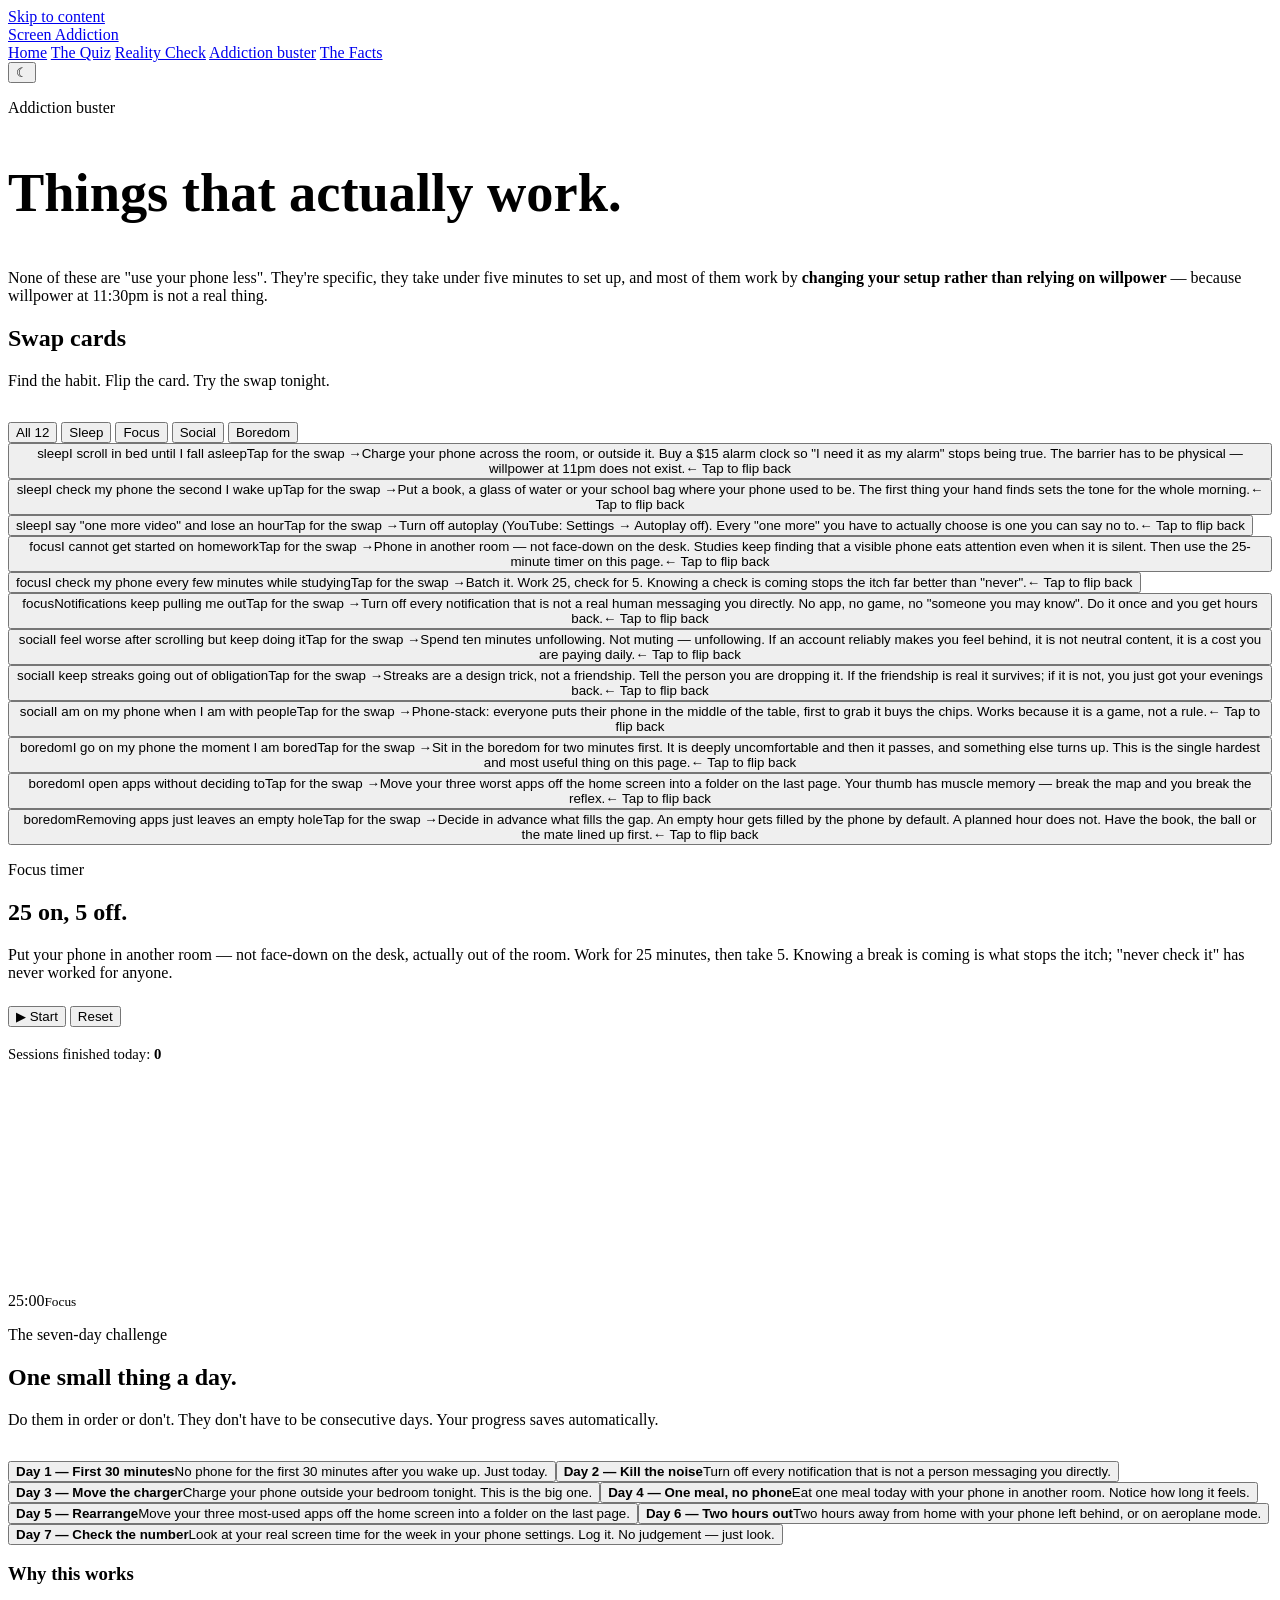
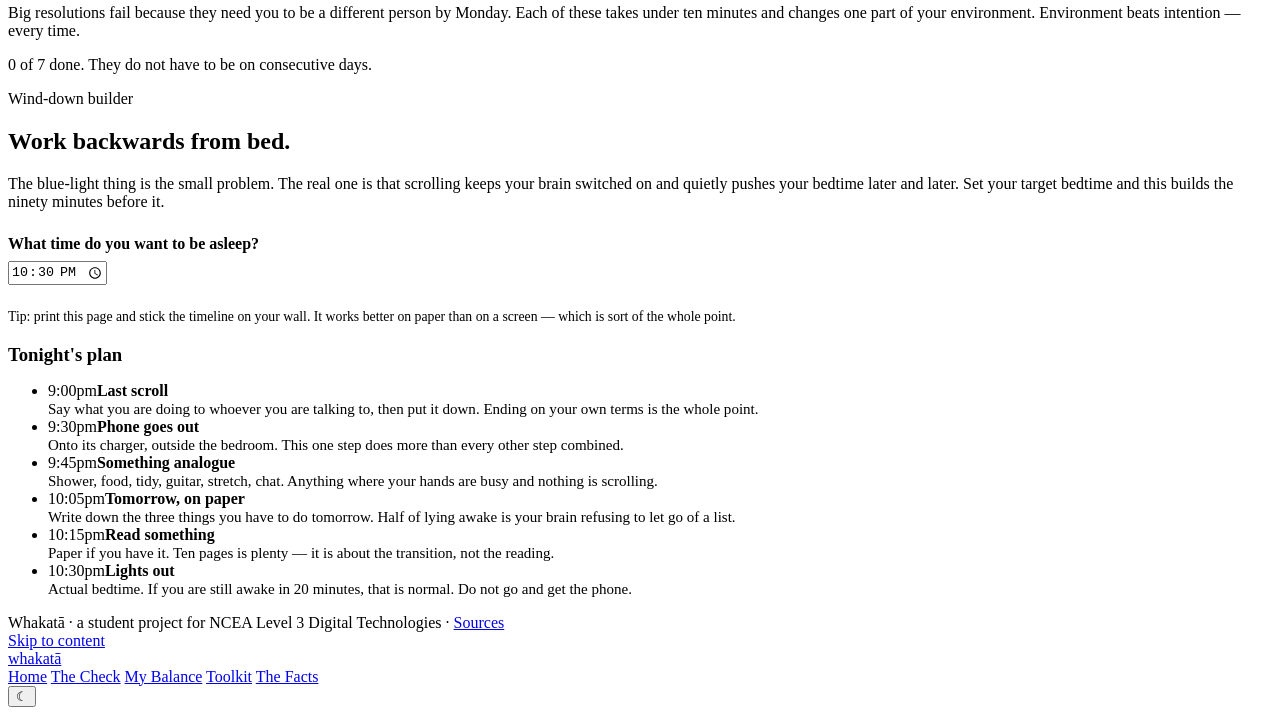
==== Addiction buster.html @ 81e36aaa "Website rebuild commit" ====
<!DOCTYPE html>
<html lang="en-NZ" data-theme="dark"><head>
<meta charset="UTF-8">
<meta name="viewport" content="width=device-width, initial-scale=1">
<title>Addiction buster</title>
<meta name="description" content="Specific swaps, a focus timer, a seven-day challenge and a wind-down plan.">

<link rel="preconnect" href="https://fonts.googleapis.com">
<link rel="preconnect" href="https://fonts.gstatic.com" crossorigin="">
<link href="https://fonts.googleapis.com/css2?family=Bricolage+Grotesque:opsz,wght@12..96,400;12..96,700;12..96,800&amp;family=Instrument+Sans:wght@400;500;600&amp;family=Fraunces:opsz,wght@9..144,700&amp;display=swap" rel="stylesheet">
<link rel="stylesheet" href="css/style.css">
</head>
<body>

<a class="skip-link" href="#main">Skip to content</a>

<header class="site-header">
  <div class="wrap">
    <a class="brand" href="index.html"><span class="brand-dot"></span>Screen Addiction</a>
    <nav class="nav" aria-label="Main">
      <a href="index.html">Home</a>
      <a href="The Quiz.html">The Quiz</a>
      <a href="Reality Check.html">Reality Check</a>
      <a href="Addiction buster.html" aria-current="page">Addiction buster</a>
      <a href="The facts.html">The Facts</a>
    </nav>
    <button class="theme-toggle" type="button" aria-label="Switch to light theme">☾</button>
  </div>
</header>

<main id="main">
  <div id="toolkit">

    <!-- ============================== INTRO ============================== -->
    <section style="padding-bottom:var(--s4)">
      <div class="glow" aria-hidden="true"></div>
      <div class="wrap load-in">
        <p class="eyebrow">Addiction buster</p>
        <h1 style="font-size:clamp(2rem,5vw,3.4rem)">Things that actually work.</h1>
        <p class="lede">
          None of these are "use your phone less". They're specific, they take under five minutes to set up,
          and most of them work by <strong>changing your setup rather than relying on willpower</strong> —
          because willpower at 11:30pm is not a real thing.
        </p>
      </div>
    </section>

    <!-- ============================== SWAP CARDS ============================== -->
    <section style="padding-top:var(--s4)">
      <div class="wrap">
        <h2>Swap cards</h2>
        <p class="lede" style="margin-bottom:2rem">Find the habit. Flip the card. Try the swap tonight.</p>

        <div class="filters" id="filters" role="group" aria-label="Filter swap cards by category">
          <button class="filter" type="button" data-cat="all" aria-pressed="true">All 12</button>
          <button class="filter" type="button" data-cat="sleep" aria-pressed="false">Sleep</button>
          <button class="filter" type="button" data-cat="focus" aria-pressed="false">Focus</button>
          <button class="filter" type="button" data-cat="social" aria-pressed="false">Social</button>
          <button class="filter" type="button" data-cat="boredom" aria-pressed="false">Boredom</button>
        </div>

        <div class="grid grid-3" id="swap-cards"><button class="flip" type="button" aria-pressed="false"><span class="flip-inner"><span class="flip-face"><span><span class="chip">sleep</span><span class="swap-title">I scroll in bed until I fall asleep</span></span><span class="flip-hint">Tap for the swap →</span></span><span class="flip-face flip-back"><span class="swap-body">Charge your phone across the room, or outside it. Buy a $15 alarm clock so "I need it as my alarm" stops being true. The barrier has to be physical — willpower at 11pm does not exist.</span><span class="flip-hint">← Tap to flip back</span></span></span></button><button class="flip" type="button" aria-pressed="false"><span class="flip-inner"><span class="flip-face"><span><span class="chip">sleep</span><span class="swap-title">I check my phone the second I wake up</span></span><span class="flip-hint">Tap for the swap →</span></span><span class="flip-face flip-back"><span class="swap-body">Put a book, a glass of water or your school bag where your phone used to be. The first thing your hand finds sets the tone for the whole morning.</span><span class="flip-hint">← Tap to flip back</span></span></span></button><button class="flip" type="button" aria-pressed="false"><span class="flip-inner"><span class="flip-face"><span><span class="chip">sleep</span><span class="swap-title">I say "one more video" and lose an hour</span></span><span class="flip-hint">Tap for the swap →</span></span><span class="flip-face flip-back"><span class="swap-body">Turn off autoplay (YouTube: Settings → Autoplay off). Every "one more" you have to actually choose is one you can say no to.</span><span class="flip-hint">← Tap to flip back</span></span></span></button><button class="flip" type="button" aria-pressed="false"><span class="flip-inner"><span class="flip-face"><span><span class="chip">focus</span><span class="swap-title">I cannot get started on homework</span></span><span class="flip-hint">Tap for the swap →</span></span><span class="flip-face flip-back"><span class="swap-body">Phone in another room — not face-down on the desk. Studies keep finding that a visible phone eats attention even when it is silent. Then use the 25-minute timer on this page.</span><span class="flip-hint">← Tap to flip back</span></span></span></button><button class="flip" type="button" aria-pressed="false"><span class="flip-inner"><span class="flip-face"><span><span class="chip">focus</span><span class="swap-title">I check my phone every few minutes while studying</span></span><span class="flip-hint">Tap for the swap →</span></span><span class="flip-face flip-back"><span class="swap-body">Batch it. Work 25, check for 5. Knowing a check is coming stops the itch far better than "never".</span><span class="flip-hint">← Tap to flip back</span></span></span></button><button class="flip" type="button" aria-pressed="false"><span class="flip-inner"><span class="flip-face"><span><span class="chip">focus</span><span class="swap-title">Notifications keep pulling me out</span></span><span class="flip-hint">Tap for the swap →</span></span><span class="flip-face flip-back"><span class="swap-body">Turn off every notification that is not a real human messaging you directly. No app, no game, no "someone you may know". Do it once and you get hours back.</span><span class="flip-hint">← Tap to flip back</span></span></span></button><button class="flip" type="button" aria-pressed="false"><span class="flip-inner"><span class="flip-face"><span><span class="chip">social</span><span class="swap-title">I feel worse after scrolling but keep doing it</span></span><span class="flip-hint">Tap for the swap →</span></span><span class="flip-face flip-back"><span class="swap-body">Spend ten minutes unfollowing. Not muting — unfollowing. If an account reliably makes you feel behind, it is not neutral content, it is a cost you are paying daily.</span><span class="flip-hint">← Tap to flip back</span></span></span></button><button class="flip" type="button" aria-pressed="false"><span class="flip-inner"><span class="flip-face"><span><span class="chip">social</span><span class="swap-title">I keep streaks going out of obligation</span></span><span class="flip-hint">Tap for the swap →</span></span><span class="flip-face flip-back"><span class="swap-body">Streaks are a design trick, not a friendship. Tell the person you are dropping it. If the friendship is real it survives; if it is not, you just got your evenings back.</span><span class="flip-hint">← Tap to flip back</span></span></span></button><button class="flip" type="button" aria-pressed="false"><span class="flip-inner"><span class="flip-face"><span><span class="chip">social</span><span class="swap-title">I am on my phone when I am with people</span></span><span class="flip-hint">Tap for the swap →</span></span><span class="flip-face flip-back"><span class="swap-body">Phone-stack: everyone puts their phone in the middle of the table, first to grab it buys the chips. Works because it is a game, not a rule.</span><span class="flip-hint">← Tap to flip back</span></span></span></button><button class="flip" type="button" aria-pressed="false"><span class="flip-inner"><span class="flip-face"><span><span class="chip">boredom</span><span class="swap-title">I go on my phone the moment I am bored</span></span><span class="flip-hint">Tap for the swap →</span></span><span class="flip-face flip-back"><span class="swap-body">Sit in the boredom for two minutes first. It is deeply uncomfortable and then it passes, and something else turns up. This is the single hardest and most useful thing on this page.</span><span class="flip-hint">← Tap to flip back</span></span></span></button><button class="flip" type="button" aria-pressed="false"><span class="flip-inner"><span class="flip-face"><span><span class="chip">boredom</span><span class="swap-title">I open apps without deciding to</span></span><span class="flip-hint">Tap for the swap →</span></span><span class="flip-face flip-back"><span class="swap-body">Move your three worst apps off the home screen into a folder on the last page. Your thumb has muscle memory — break the map and you break the reflex.</span><span class="flip-hint">← Tap to flip back</span></span></span></button><button class="flip" type="button" aria-pressed="false"><span class="flip-inner"><span class="flip-face"><span><span class="chip">boredom</span><span class="swap-title">Removing apps just leaves an empty hole</span></span><span class="flip-hint">Tap for the swap →</span></span><span class="flip-face flip-back"><span class="swap-body">Decide in advance what fills the gap. An empty hour gets filled by the phone by default. A planned hour does not. Have the book, the ball or the mate lined up first.</span><span class="flip-hint">← Tap to flip back</span></span></span></button></div>
      </div>
    </section>

    <!-- ============================== FOCUS TIMER ============================== -->
    <section>
      <div class="wrap">
        <div class="grid grid-2" style="align-items:center">
          <div>
            <p class="eyebrow">Focus timer</p>
            <h2>25 on, 5 off.</h2>
            <p style="color:var(--muted)">
              Put your phone in another room — not face-down on the desk, actually out of the room.
              Work for 25 minutes, then take 5. Knowing a break is coming is what stops the itch;
              "never check it" has never worked for anyone.
            </p>
            <div class="btn-row" style="margin-top:1.5rem">
              <button class="btn btn-primary" type="button" id="btn-timer-start">▶ Start</button>
              <button class="btn btn-ghost" type="button" id="btn-timer-reset">Reset</button>
            </div>
            <p style="margin-top:1.2rem;color:var(--muted);font-size:.92rem">
              Sessions finished today: <strong id="sessions-today" style="color:var(--mint)">0</strong>
            </p>
          </div>

          <div class="timer-wrap">
            <svg class="timer-ring" width="210" height="210" viewBox="0 0 210 210" aria-hidden="true">
              <circle class="timer-track" cx="105" cy="105" r="88" fill="none" stroke-width="12"></circle>
              <circle class="timer-fill" id="timer-fill" cx="105" cy="105" r="88" fill="none" stroke-width="12" stroke-dashoffset="0" stroke-dasharray="552.9203070318035" stroke="var(--mint)" style="stroke-dashoffset: 0px;"></circle>
            </svg>
            <div class="timer-text" id="timer-time" role="timer" aria-live="off">25:00<small id="timer-mode">Focus</small></div>
          </div>
        </div>
      </div>
    </section>

    <!-- ============================== CHALLENGE ============================== -->
    <section>
      <div class="wrap">
        <p class="eyebrow">The seven-day challenge</p>
        <h2>One small thing a day.</h2>
        <p class="lede" style="margin-bottom:2rem">
          Do them in order or don't. They don't have to be consecutive days. Your progress saves automatically.
        </p>

        <div class="grid grid-2" style="align-items:start">
          <div id="challenge"><button class="day-row" type="button" aria-pressed="false" data-i="0"><span class="day-box" aria-hidden="true"></span><span><strong>Day 1 — First 30 minutes</strong><span>No phone for the first 30 minutes after you wake up. Just today.</span></span></button><button class="day-row" type="button" aria-pressed="false" data-i="1"><span class="day-box" aria-hidden="true"></span><span><strong>Day 2 — Kill the noise</strong><span>Turn off every notification that is not a person messaging you directly.</span></span></button><button class="day-row" type="button" aria-pressed="false" data-i="2"><span class="day-box" aria-hidden="true"></span><span><strong>Day 3 — Move the charger</strong><span>Charge your phone outside your bedroom tonight. This is the big one.</span></span></button><button class="day-row" type="button" aria-pressed="false" data-i="3"><span class="day-box" aria-hidden="true"></span><span><strong>Day 4 — One meal, no phone</strong><span>Eat one meal today with your phone in another room. Notice how long it feels.</span></span></button><button class="day-row" type="button" aria-pressed="false" data-i="4"><span class="day-box" aria-hidden="true"></span><span><strong>Day 5 — Rearrange</strong><span>Move your three most-used apps off the home screen into a folder on the last page.</span></span></button><button class="day-row" type="button" aria-pressed="false" data-i="5"><span class="day-box" aria-hidden="true"></span><span><strong>Day 6 — Two hours out</strong><span>Two hours away from home with your phone left behind, or on aeroplane mode.</span></span></button><button class="day-row" type="button" aria-pressed="false" data-i="6"><span class="day-box" aria-hidden="true"></span><span><strong>Day 7 — Check the number</strong><span>Look at your real screen time for the week in your phone settings. Log it. No judgement — just look.</span></span></button></div>
          <div class="card card-hard">
            <h3>Why this works</h3>
            <p style="color:var(--muted)">
              Big resolutions fail because they need you to be a different person by Monday.
              Each of these takes under ten minutes and changes one part of your environment.
              Environment beats intention — every time.
            </p>
            <p id="challenge-note" style="margin:0;color:var(--muted)">0 of 7 done. They do not have to be on consecutive days.</p>
          </div>
        </div>
      </div>
    </section>

    <!-- ============================== WIND-DOWN ============================== -->
    <section>
      <div class="wrap">
        <div class="grid grid-2" style="align-items:start">
          <div>
            <p class="eyebrow">Wind-down builder</p>
            <h2>Work backwards from bed.</h2>
            <p style="color:var(--muted)">
              The blue-light thing is the small problem. The real one is that scrolling keeps your brain
              switched on and quietly pushes your bedtime later and later. Set your target bedtime and
              this builds the ninety minutes before it.
            </p>
            <label for="bedtime" style="display:block;margin-top:1.5rem;margin-bottom:.5rem;font-weight:600">
              What time do you want to be asleep?
            </label>
            <input type="time" id="bedtime" value="22:30">
            <p style="margin-top:1.5rem;font-size:.86rem;color:var(--muted)">
              Tip: print this page and stick the timeline on your wall. It works better on paper than on a screen —
              which is sort of the whole point.
            </p>
          </div>

          <div class="card card-hard">
            <h3 style="margin-bottom:0">Tonight's plan</h3>
            <ul class="timeline" id="timeline"><li><time>9:00pm</time><span><strong>Last scroll</strong><br><span style="color:var(--muted);font-size:.94rem">Say what you are doing to whoever you are talking to, then put it down. Ending on your own terms is the whole point.</span></span></li><li><time>9:30pm</time><span><strong>Phone goes out</strong><br><span style="color:var(--muted);font-size:.94rem">Onto its charger, outside the bedroom. This one step does more than every other step combined.</span></span></li><li><time>9:45pm</time><span><strong>Something analogue</strong><br><span style="color:var(--muted);font-size:.94rem">Shower, food, tidy, guitar, stretch, chat. Anything where your hands are busy and nothing is scrolling.</span></span></li><li><time>10:05pm</time><span><strong>Tomorrow, on paper</strong><br><span style="color:var(--muted);font-size:.94rem">Write down the three things you have to do tomorrow. Half of lying awake is your brain refusing to let go of a list.</span></span></li><li><time>10:15pm</time><span><strong>Read something</strong><br><span style="color:var(--muted);font-size:.94rem">Paper if you have it. Ten pages is plenty — it is about the transition, not the reading.</span></span></li><li><time>10:30pm</time><span><strong>Lights out</strong><br><span style="color:var(--muted);font-size:.94rem">Actual bedtime. If you are still awake in 20 minutes, that is normal. Do not go and get the phone.</span></span></li></ul>
          </div>
        </div>
      </div>
    </section>

  </div>
</main>

<footer class="site-footer">
  <div class="wrap">
    <div class="footer-bottom" style="margin-top:0;border-top:0">
      Whakatā · a student project for NCEA Level 3 Digital Technologies ·
      <a href="learn.html#sources">Sources</a>
    </div>
  </div>
</footer>

<script src="js/app.js"></script>
<script src="data/toolkit-data.js"></script>
<script src="js/toolkit.js"></script>


</body></html>
<head>
<meta charset="UTF-8">
<meta name="viewport" content="width=device-width, initial-scale=1">
<title>Toolkit — Whakatā</title>
<meta name="description" content="Specific swaps, a focus timer, a seven-day challenge and a wind-down plan.">

<link rel="preconnect" href="https://fonts.googleapis.com">
<link rel="preconnect" href="https://fonts.gstatic.com" crossorigin="">
<link href="https://fonts.googleapis.com/css2?family=Bricolage+Grotesque:opsz,wght@12..96,400;12..96,700;12..96,800&amp;family=Instrument+Sans:wght@400;500;600&amp;family=Fraunces:opsz,wght@9..144,700&amp;display=swap" rel="stylesheet">
<link rel="stylesheet" href="css/style.css">
</head>
<body>

<a class="skip-link" href="#main">Skip to content</a>

<header class="site-header">
  <div class="wrap">
    <a class="brand" href="index.html"><span class="brand-dot"></span>whakatā</a>
    <nav class="nav" aria-label="Main">
      <a href="index.html">Home</a>
      <a href="check.html">The Check</a>
      <a href="dashboard.html">My Balance</a>
      <a href="toolkit.html" aria-current="page">Toolkit</a>
      <a href="learn.html">The Facts</a>
    </nav>
    <button class="theme-toggle" type="button" aria-label="Switch to light theme">☾</button>
  </div>
</header>

<main id="main">
  <div id="toolkit">

  
<script src="js/app.js"></script>
<script src="data/toolkit-data.js"></script>
<script src="js/toolkit.js"></script>


</body></html>
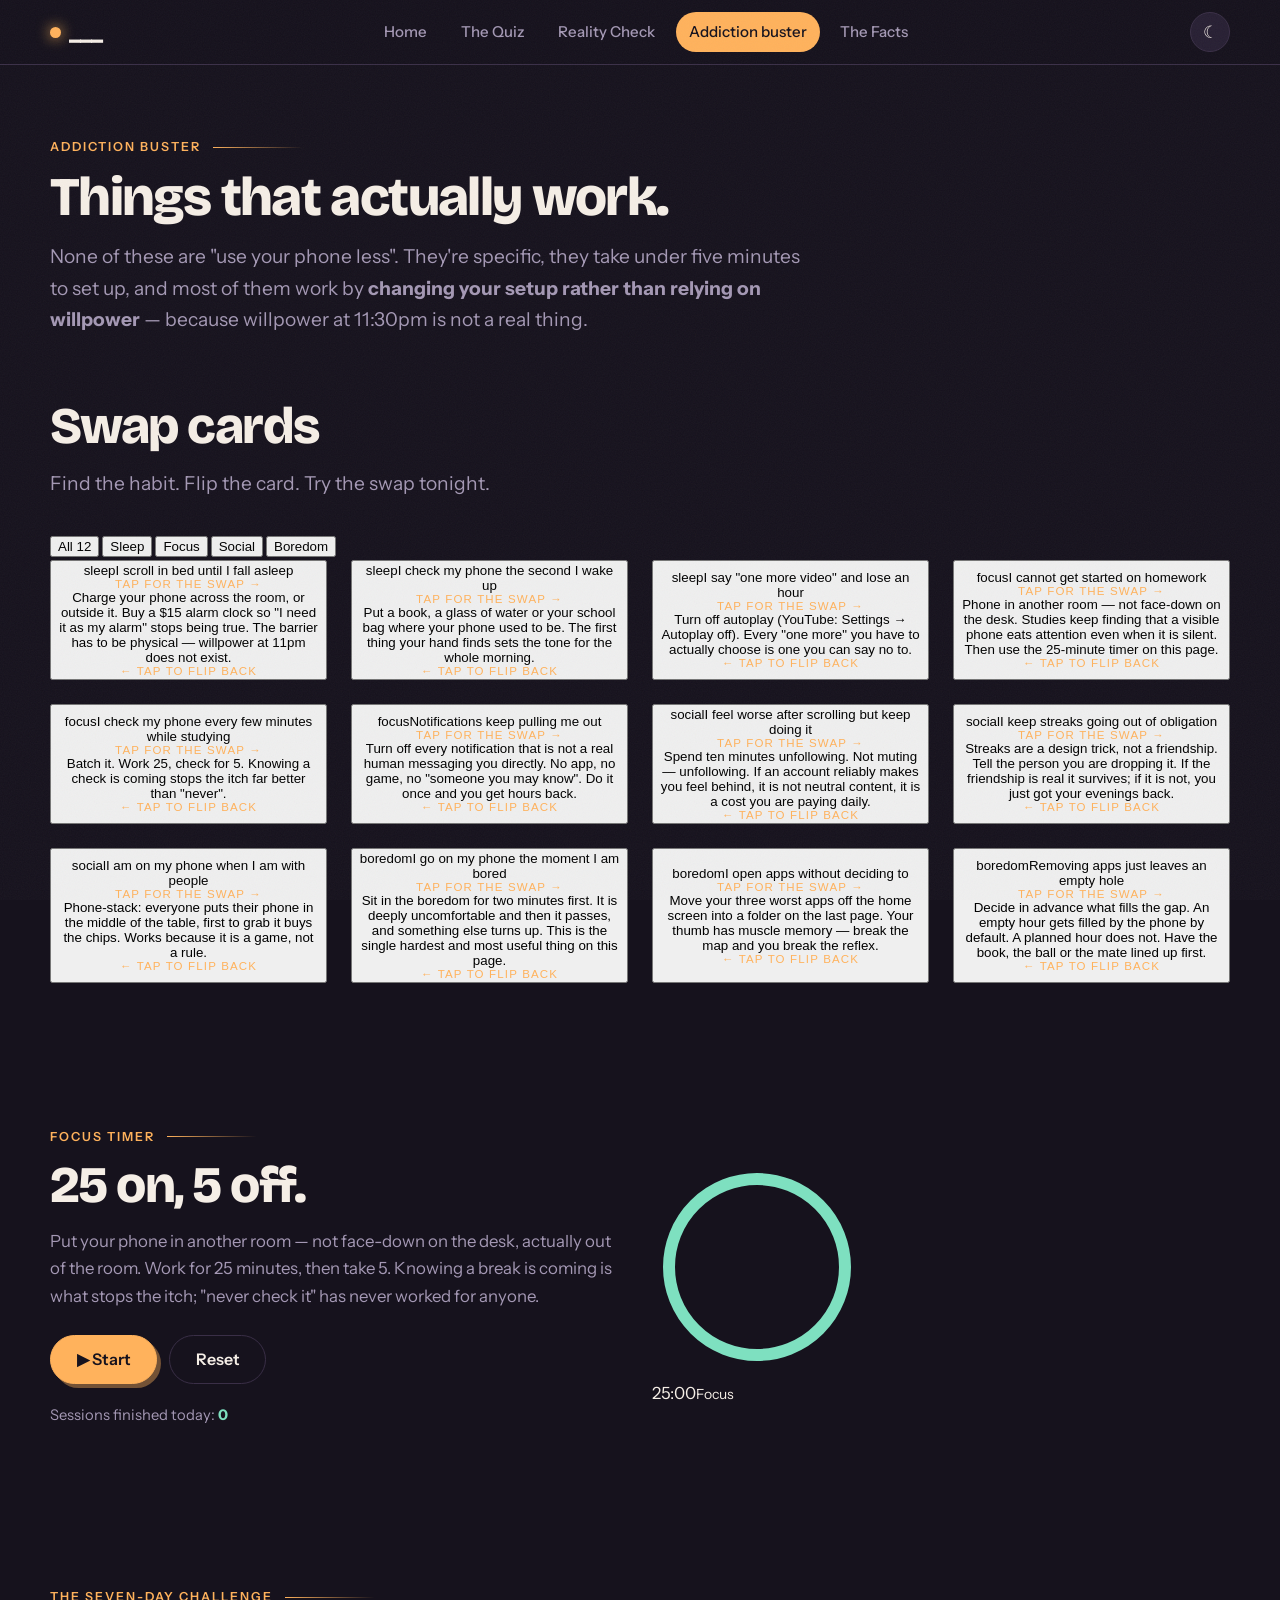
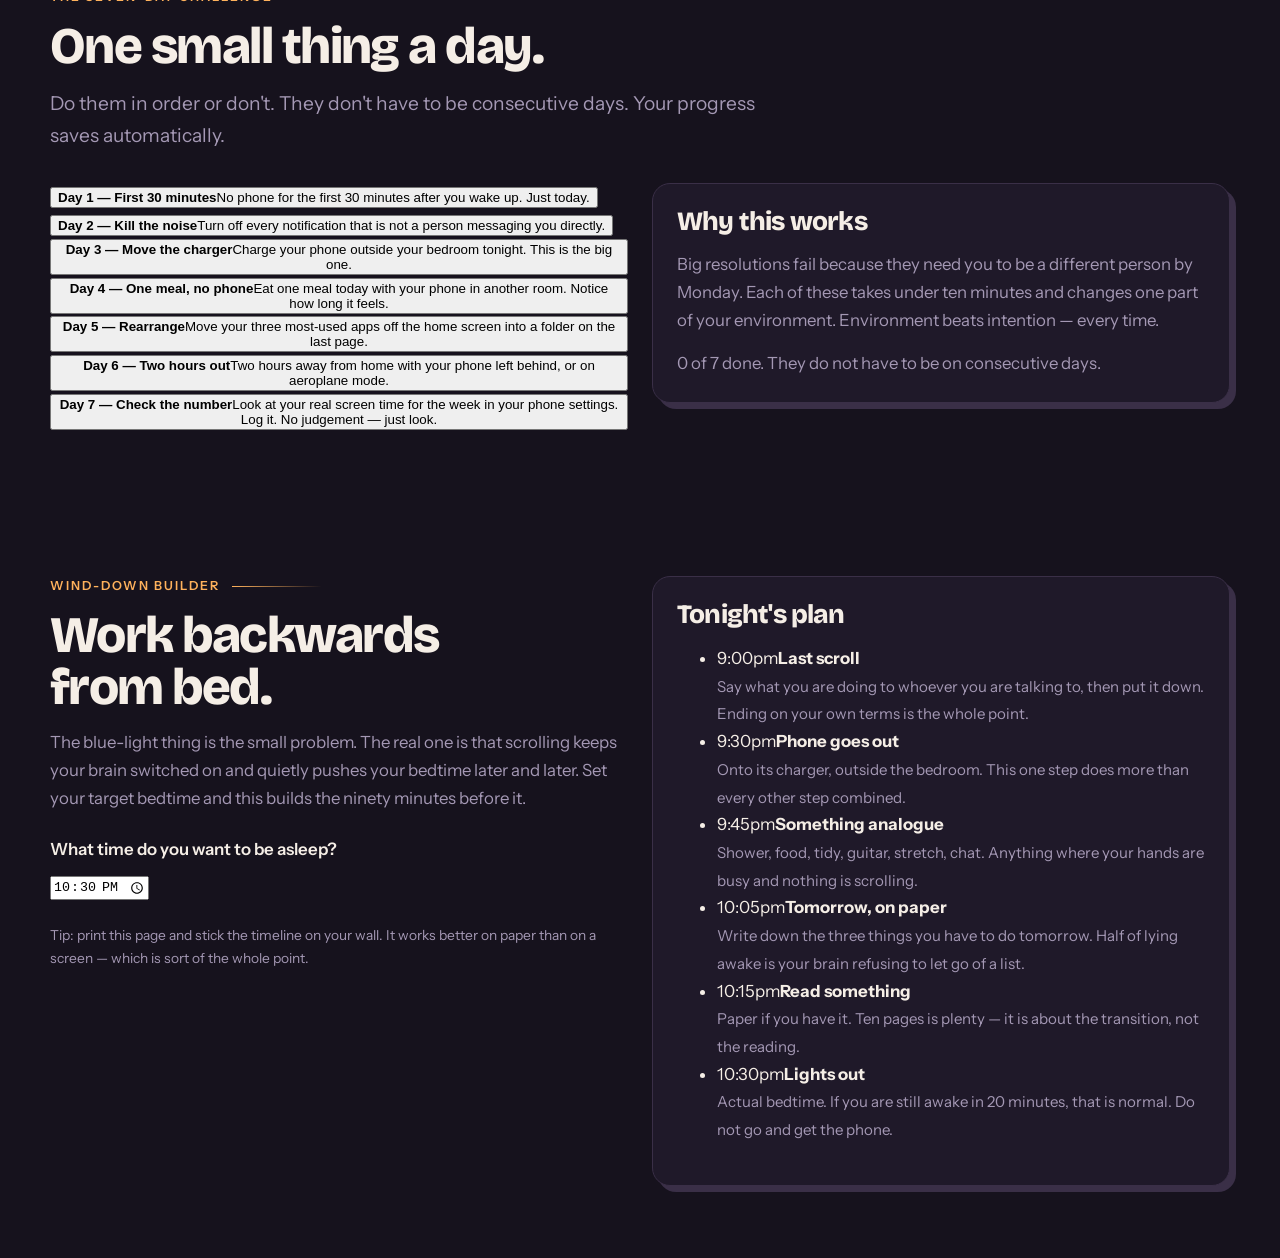
==== commit 6f7171f7: "changed page title - code:" ====
--- a/Addiction buster.html
+++ b/Addiction buster.html
@@ -8,7 +8,7 @@
 <link rel="preconnect" href="https://fonts.googleapis.com">
 <link rel="preconnect" href="https://fonts.gstatic.com" crossorigin="">
 <link href="https://fonts.googleapis.com/css2?family=Bricolage+Grotesque:opsz,wght@12..96,400;12..96,700;12..96,800&amp;family=Instrument+Sans:wght@400;500;600&amp;family=Fraunces:opsz,wght@9..144,700&amp;display=swap" rel="stylesheet">
-<link rel="stylesheet" href="css/style.css">
+<link rel="stylesheet" href="style.css">
 </head>
 <body>
 
@@ -16,7 +16,7 @@
 
 <header class="site-header">
   <div class="wrap">
-    <a class="brand" href="index.html"><span class="brand-dot"></span>Screen Addiction</a>
+    <a class="brand" href="index.html"><span class="brand-dot"></span>___</a>
     <nav class="nav" aria-label="Main">
       <a href="index.html">Home</a>
       <a href="The Quiz.html">The Quiz</a>
@@ -152,57 +152,10 @@
   </div>
 </main>
 
-<footer class="site-footer">
-  <div class="wrap">
-    <div class="footer-bottom" style="margin-top:0;border-top:0">
-      Whakatā · a student project for NCEA Level 3 Digital Technologies ·
-      <a href="learn.html#sources">Sources</a>
-    </div>
-  </div>
-</footer>
 
 <script src="js/app.js"></script>
-<script src="data/toolkit-data.js"></script>
-<script src="js/toolkit.js"></script>
-
-
-</body></html>
-<head>
-<meta charset="UTF-8">
-<meta name="viewport" content="width=device-width, initial-scale=1">
-<title>Toolkit — Whakatā</title>
-<meta name="description" content="Specific swaps, a focus timer, a seven-day challenge and a wind-down plan.">
-
-<link rel="preconnect" href="https://fonts.googleapis.com">
-<link rel="preconnect" href="https://fonts.gstatic.com" crossorigin="">
-<link href="https://fonts.googleapis.com/css2?family=Bricolage+Grotesque:opsz,wght@12..96,400;12..96,700;12..96,800&amp;family=Instrument+Sans:wght@400;500;600&amp;family=Fraunces:opsz,wght@9..144,700&amp;display=swap" rel="stylesheet">
-<link rel="stylesheet" href="css/style.css">
-</head>
-<body>
-
-<a class="skip-link" href="#main">Skip to content</a>
-
-<header class="site-header">
-  <div class="wrap">
-    <a class="brand" href="index.html"><span class="brand-dot"></span>whakatā</a>
-    <nav class="nav" aria-label="Main">
-      <a href="index.html">Home</a>
-      <a href="check.html">The Check</a>
-      <a href="dashboard.html">My Balance</a>
-      <a href="toolkit.html" aria-current="page">Toolkit</a>
-      <a href="learn.html">The Facts</a>
-    </nav>
-    <button class="theme-toggle" type="button" aria-label="Switch to light theme">☾</button>
-  </div>
-</header>
-
-<main id="main">
-  <div id="toolkit">
-
-  
-<script src="js/app.js"></script>
-<script src="data/toolkit-data.js"></script>
-<script src="js/toolkit.js"></script>
+<script src="data/Addiction buster.js"></script>
+<script src="js/Addiction buster.js"></script>
 
 
 </body></html>
--- a/style.css
+++ b/style.css
@@ -0,0 +1,414 @@
+ /* ==========================================================================
+   style.css
+  (index.html)
+       <link rel="stylesheet" href="css/style.css">
+   ========================================================================== */
+
+:root {
+  /* ---- */
+  --ink:    #16121D;   /* page background */
+  --night:  #1F1929;   /* cards and raised surfaces */
+  --raised: #271F33;   /* buttons, inputs, tracks */
+  --edge:   #3A2F47;   /* hairline borders */
+  --cream:  #F5EEE6;   /* main text */
+  --muted:  #A498B4;   /* secondary text */
+
+  --amber:  #FFB25C;   /* PRIMARY accent buttons, highlights, the glow */
+  --coral:  #FF6B5B;   /* warnings, "over goal" */
+  --mint:   #7EE0C0;   /* success, "under goal" */
+  --violet: #9B7BD4;   /* third data colour */
+
+  --on-accent: #16121D;  /* the main text colour */
+
+  /* ---- Type */
+  --display: "Bricolage Grotesque", "Trebuchet MS", sans-serif;  /* headings */
+  --body:    "Instrument Sans", "Segoe UI", sans-serif;          /* body text */
+  --figure:  "Fraunces", Georgia, serif;                         /* big numbers */
+
+  /* ---- Spacing scale. */
+  --s1: 0.5rem;  --s2: 0.75rem; --s3: 1rem;   --s4: 1.5rem;
+  --s5: 2rem;    --s6: 3rem;    --s7: 4.5rem; --s8: 7rem;
+
+  --radius: 18px;
+  --maxw: 1180px;
+
+  /* */
+  --shadow-hard: 6px 6px 0 var(--edge);
+}
+
+/* ---- */
+[data-theme="light"] {
+  --ink:    #F5EEE6;
+  --night:  #FFFFFF;
+  --raised: #FBF6EF;
+  --edge:   #E0D3C3;
+  --cream:  #201A29;
+  --muted:  #6B5F78;
+
+  --amber:  #96530A;   /* 5.16:1 on cream */
+  --coral:  #B82A17;   /* 5.40:1 on cream */
+  --mint:   #0C6B52;   /* 5.63:1 on cream */
+  --violet: #5B3FA0;   /* 6.85:1 on cream */
+
+  --on-accent: #FFFFFF;
+}
+
+
+/* ==== BASE == */
+
+
+*, *::before, *::after { box-sizing: border-box; }
+
+html {
+  scroll-behavior: smooth;
+  -webkit-text-size-adjust: 100%;
+  overflow-x: hidden;          
+}
+
+body {
+  margin: 0;
+  background: var(--ink);
+  color: var(--cream);
+  font-family: var(--body);
+  font-size: 1.05rem;
+  line-height: 1.65;
+  -webkit-font-smoothing: antialiased;
+  overflow-x: hidden;
+}
+
+h1, h2, h3, h4 {
+  font-family: var(--display);
+  font-weight: 800;
+  letter-spacing: -0.03em;     
+  line-height: 1.02;
+  margin: 0 0 var(--s3);
+  text-wrap: balance;          
+}
+
+
+h1 { font-size: clamp(2.6rem, 7vw, 5.2rem); }
+h2 { font-size: clamp(2rem, 4.4vw, 3.2rem); }
+h3 { font-size: clamp(1.25rem, 2.2vw, 1.65rem); }
+
+p { margin: 0 0 var(--s3); max-width: 62ch; }   
+
+a { color: var(--amber); text-decoration-thickness: 1px; text-underline-offset: 3px; }
+a:hover { color: var(--cream); }
+
+img, svg { max-width: 100%; }
+
+
+:focus-visible {
+  outline: 3px solid var(--amber);
+  outline-offset: 3px;
+  border-radius: 4px;
+}
+
+
+.sr-only {
+  position: absolute; width: 1px; height: 1px;
+  padding: 0; margin: -1px; overflow: hidden;
+  clip: rect(0 0 0 0); white-space: nowrap; border: 0;
+}
+
+/* "Skip to content that is hidden until a keyboard user tabs to it. */
+.skip-link {
+  position: absolute; left: var(--s3); top: -100px;
+  background: var(--amber); color: var(--on-accent);
+  padding: var(--s2) var(--s4); border-radius: 0 0 12px 12px;
+  font-weight: 600; z-index: 200; transition: top 0.2s;
+}
+.skip-link:focus { top: 0; }
+
+
+/* ==TEXTURE */
+
+
+body::after {
+  content: "";
+  position: fixed; inset: 0;
+  pointer-events: none;
+  z-index: 100;
+  opacity: 0.045;
+  background-image: url("data:image/svg+xml,%3Csvg xmlns='http://www.w3.org/2000/svg' width='200' height='200'%3E%3Cfilter id='n'%3E%3CfeTurbulence type='fractalNoise' baseFrequency='0.85' numOctaves='3'/%3E%3C/filter%3E%3Crect width='200' height='200' filter='url(%23n)'/%3E%3C/svg%3E");
+}
+
+/* ===LAYOUT HELPERS */
+
+
+.wrap { width: min(100% - 2.5rem, var(--maxw)); margin-inline: auto; }
+
+
+section { position: relative; padding-block: var(--s7); overflow-x: clip; }
+
+
+.eyebrow {
+  font-family: var(--body);
+  font-size: 0.78rem;
+  font-weight: 600;
+  letter-spacing: 0.16em;
+  text-transform: uppercase;
+  color: var(--amber);
+  margin-bottom: var(--s2);
+  display: flex; align-items: center; gap: var(--s2);
+}
+.eyebrow::after {
+  content: ""; height: 1px; flex: 1; max-width: 90px;
+  background: linear-gradient(90deg, var(--amber), transparent);
+}
+
+.lede { font-size: 1.2rem; color: var(--muted); max-width: 58ch; }
+
+
+.grid { display: grid; gap: var(--s4); }
+.grid-3 { grid-template-columns: repeat(auto-fit, minmax(260px, 1fr)); }
+.grid-2 { grid-template-columns: repeat(auto-fit, minmax(320px, 1fr)); }
+
+
+/* ==HEADER & NAV */
+
+.site-header {
+  position: sticky; top: 0; z-index: 90;
+  
+  background: color-mix(in srgb, var(--ink) 86%, transparent);
+  backdrop-filter: blur(14px);
+  border-bottom: 1px solid var(--edge);
+}
+.site-header .wrap {
+  display: flex; align-items: center; justify-content: space-between;
+  gap: var(--s4); padding-block: var(--s2);
+}
+
+.brand {
+  font-family: var(--display); font-weight: 800; font-size: 1.4rem;
+  letter-spacing: -0.04em; color: var(--cream); text-decoration: none;
+  display: flex; align-items: center; gap: 0.5rem;
+}
+.brand-dot {
+  width: 11px; height: 11px; border-radius: 50%;
+  background: var(--amber);
+  box-shadow: 0 0 14px var(--amber);   /* the glow around the logo dot */
+}
+
+.nav { display: flex; gap: var(--s1); align-items: center; }
+.nav a {
+  color: var(--muted); text-decoration: none;
+  font-size: 0.94rem; font-weight: 500;
+  padding: 0.45rem 0.8rem; border-radius: 999px;
+  transition: color 0.2s, background 0.2s;
+}
+.nav a:hover { color: var(--cream); background: var(--raised); }
+
+
+.nav a[aria-current="page"] { color: var(--on-accent); background: var(--amber); }
+
+.theme-toggle {
+  background: var(--raised); border: 1px solid var(--edge); color: var(--cream);
+  width: 40px; height: 40px; border-radius: 50%; cursor: pointer;
+  display: grid; place-items: center; font-size: 1.05rem;
+  transition: transform 0.2s, border-color 0.2s;
+}
+.theme-toggle:hover { transform: rotate(-18deg); border-color: var(--amber); }
+
+
+/* ===BUTTONS */
+
+.btn {
+  display: inline-flex; align-items: center; justify-content: center; gap: 0.55rem;
+  font-family: var(--body); font-weight: 600; font-size: 1rem;
+  padding: 0.85rem 1.6rem;
+  min-height: 48px;              
+  border-radius: 999px;
+  border: 1px solid var(--edge);
+  background: var(--raised); color: var(--cream);
+  text-decoration: none; cursor: pointer;
+  transition: transform 0.18s, box-shadow 0.18s, background 0.18s;
+}
+.btn:hover { transform: translateY(-2px); color: var(--cream); }
+.btn:active { transform: translateY(0); }
+.btn:disabled { opacity: 0.45; cursor: not-allowed; transform: none; }
+
+
+.btn-primary {
+  background: var(--amber); color: var(--on-accent); border-color: var(--amber);
+  box-shadow: 4px 4px 0 color-mix(in srgb, var(--amber) 40%, var(--ink));
+}
+.btn-primary:hover {
+  color: var(--on-accent);
+  box-shadow: 2px 2px 0 color-mix(in srgb, var(--amber) 40%, var(--ink));
+}
+.btn-ghost { background: transparent; }
+
+.btn-row { display: flex; flex-wrap: wrap; gap: var(--s2); }
+
+
+/* ===CARDS & THE PRIVACY BAND */
+
+.card {
+  background: var(--night);
+  border: 1px solid var(--edge);
+  border-radius: var(--radius);
+  padding: var(--s4);
+  position: relative;
+}
+.card-hard { box-shadow: var(--shadow-hard); }
+
+
+.band {
+  background: var(--amber); color: var(--on-accent);
+  border-radius: var(--radius); padding: var(--s5);
+  display: flex; align-items: center; gap: var(--s4); flex-wrap: wrap;
+  box-shadow: var(--shadow-hard);
+}
+.band h3 { margin: 0 0 0.25rem; color: var(--on-accent); }
+.band p  { margin: 0; color: var(--on-accent); opacity: 0.85; }
+.band .lock { font-size: 2.6rem; line-height: 1; }
+
+/* Small uppercase amber link text at the bottom of the step cards. */
+.flip-hint {
+  display: block; font-size: 0.72rem; letter-spacing: 0.1em;
+  text-transform: uppercase; color: var(--amber);
+}
+
+
+/* ==========HERO - PICKUP COUNTER */
+
+.hero { padding-block: var(--s8) var(--s7); overflow: hidden; }
+
+.hero-inner {
+  display: grid; grid-template-columns: 1.35fr 0.65fr;
+  gap: var(--s6); align-items: center;
+  position: relative; z-index: 1;      /* sits above the .glow */
+}
+
+.hero h1 .hl { color: var(--amber); position: relative; white-space: nowrap; }
+
+.hero h1 .hl::after {
+  content: ""; position: absolute;
+  left: 0; right: 0; bottom: -0.06em; height: 0.12em;
+  background: var(--amber); opacity: 0.35;
+  border-radius: 999px;
+  transform: rotate(-0.6deg);
+}
+
+/* The 96  */
+.counter-block { text-align: center; }
+.counter-num {
+  font-family: var(--figure);          
+  font-size: clamp(5rem, 13vw, 9rem);
+  font-weight: 700; line-height: 0.85;
+  color: var(--amber);
+  text-shadow: 0 0 60px color-mix(in srgb, var(--amber) 45%, transparent);
+  font-variant-numeric: tabular-nums;  
+}
+.counter-label {
+  font-size: 0.8rem; letter-spacing: 0.15em; text-transform: uppercase;
+  color: var(--muted); margin-top: var(--s2);
+}
+
+
+/* ===STATS AND THE THREE NUMBERED STEPS */
+
+.stat { text-align: left; }
+.stat-num {
+  font-family: var(--figure); font-weight: 700;
+  font-size: clamp(3rem, 6vw, 4.4rem); line-height: 1;
+  color: var(--amber); font-variant-numeric: tabular-nums;
+}
+
+.stat:nth-child(2) .stat-num { color: var(--coral); }
+.stat:nth-child(3) .stat-num { color: var(--violet); }
+.stat p { color: var(--muted); margin: var(--s2) 0 0; font-size: 0.98rem; }
+
+
+.step { position: relative; overflow: hidden; }
+.step .ghost-num {
+  position: absolute; top: -2.2rem; right: -0.5rem;
+  font-family: var(--display); font-weight: 800; font-size: 8rem;
+  color: var(--cream); opacity: 0.05;
+  pointer-events: none; line-height: 1;
+}
+
+/* Staircase the three cards down the page so the row isn't a flat line. */
+.steps { align-items: start; }
+.steps .step:nth-child(2) { margin-top: var(--s4); }
+.steps .step:nth-child(3) { margin-top: calc(var(--s4) * 2); }
+
+
+/* ====FOOTER */
+
+.site-footer {
+  border-top: 1px solid var(--edge);
+  padding-block: var(--s6) var(--s5);
+  color: var(--muted); font-size: 0.9rem;
+}
+.site-footer h4 { font-size: 1rem; color: var(--cream); margin-bottom: var(--s2); }
+.site-footer ul { list-style: none; padding: 0; margin: 0; }
+.site-footer li { margin-bottom: 0.35rem; }
+.footer-bottom {
+  margin-top: var(--s5); padding-top: var(--s4);
+  border-top: 1px solid var(--edge); font-size: 0.82rem;
+}
+
+
+/* ====MOTION & SCROLL REVEALS */
+
+
+
+
+@keyframes riseIn {
+  from { opacity: 0; transform: translateY(26px); }
+  to   { opacity: 1; transform: none; }
+}
+.load-in > * { animation: riseIn 0.8s cubic-bezier(0.2, 0.7, 0.3, 1) both; }
+.load-in > *:nth-child(1) { animation-delay: 0.05s; }
+.load-in > *:nth-child(2) { animation-delay: 0.12s; }
+.load-in > *:nth-child(3) { animation-delay: 0.19s; }
+.load-in > *:nth-child(4) { animation-delay: 0.26s; }
+.load-in > *:nth-child(5) { animation-delay: 0.33s; }
+
+
+@media (prefers-reduced-motion: reduce) {
+  *, *::before, *::after {
+    animation-duration: 0.001ms !important;
+    animation-iteration-count: 1 !important;
+    transition-duration: 0.001ms !important;
+    scroll-behavior: auto !important;
+  }
+  .reveal { opacity: 1; transform: none; }
+}
+
+
+/* ====RESPONSIVE for mobile etc devices */
+
+/*iPad size devices */
+@media (max-width: 900px) {
+  .hero-inner { grid-template-columns: 1fr; gap: var(--s5); }
+  .counter-block { order: -1; }             
+  .steps .step { margin-top: 0 !important; } 
+}
+
+/* ---- Phones */
+@media (max-width: 640px) {
+  :root { --s7: 3.2rem; --s8: 4rem; }        
+
+  .site-header .wrap { flex-wrap: wrap; gap: var(--s2); }
+  .nav {
+    order: 3; flex: 0 0 100%;
+    overflow-x: auto; -webkit-overflow-scrolling: touch;
+    padding-bottom: 0.4rem; scrollbar-width: none;
+  }
+  .nav::-webkit-scrollbar { display: none; }
+  .nav a { white-space: nowrap; flex: 0 0 auto; }
+
+  .band { flex-direction: column; align-items: flex-start; }
+
+  .btn { width: 100%; }                      
+  .btn-row .btn { width: auto; flex: 1 1 auto; }
+}
+
+
+@media print {
+  .site-header, .site-footer, .btn, body::after, .glow { display: none !important; }
+  body { background: #fff; color: #000; }
+}
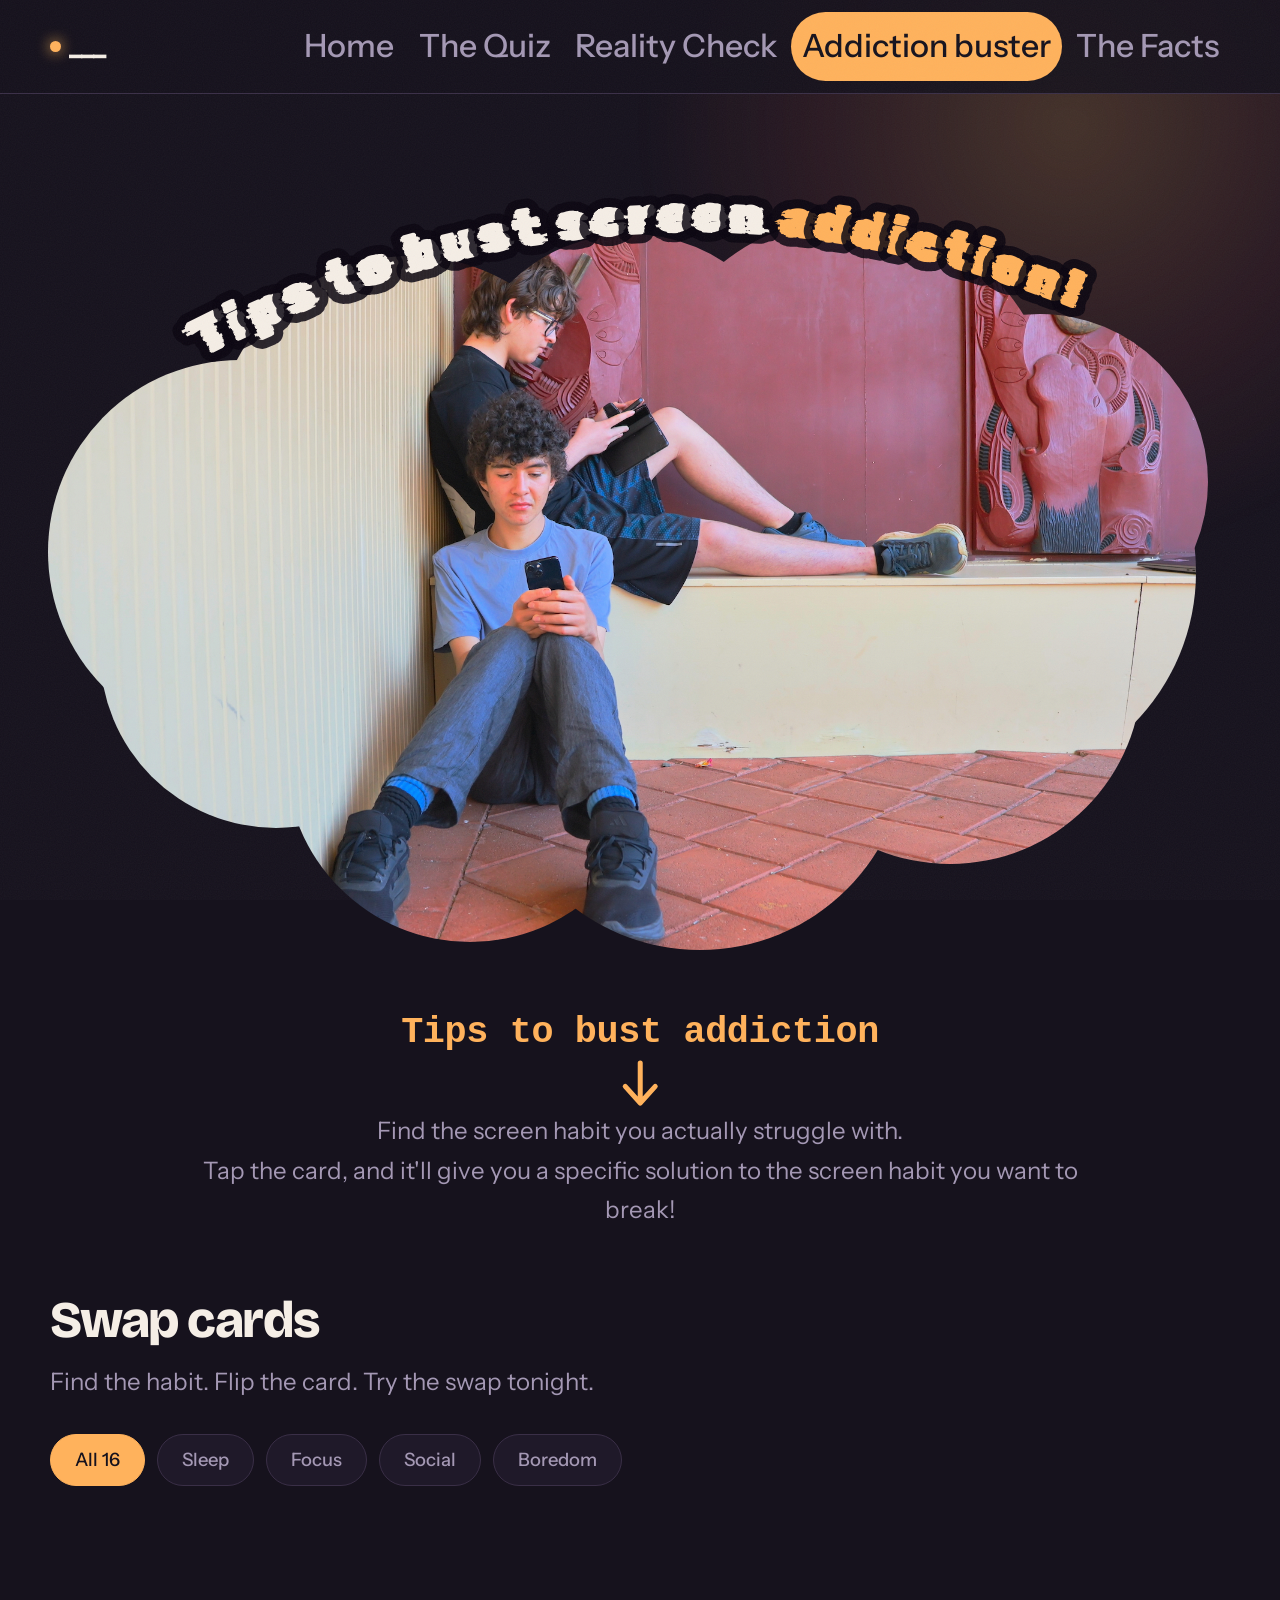
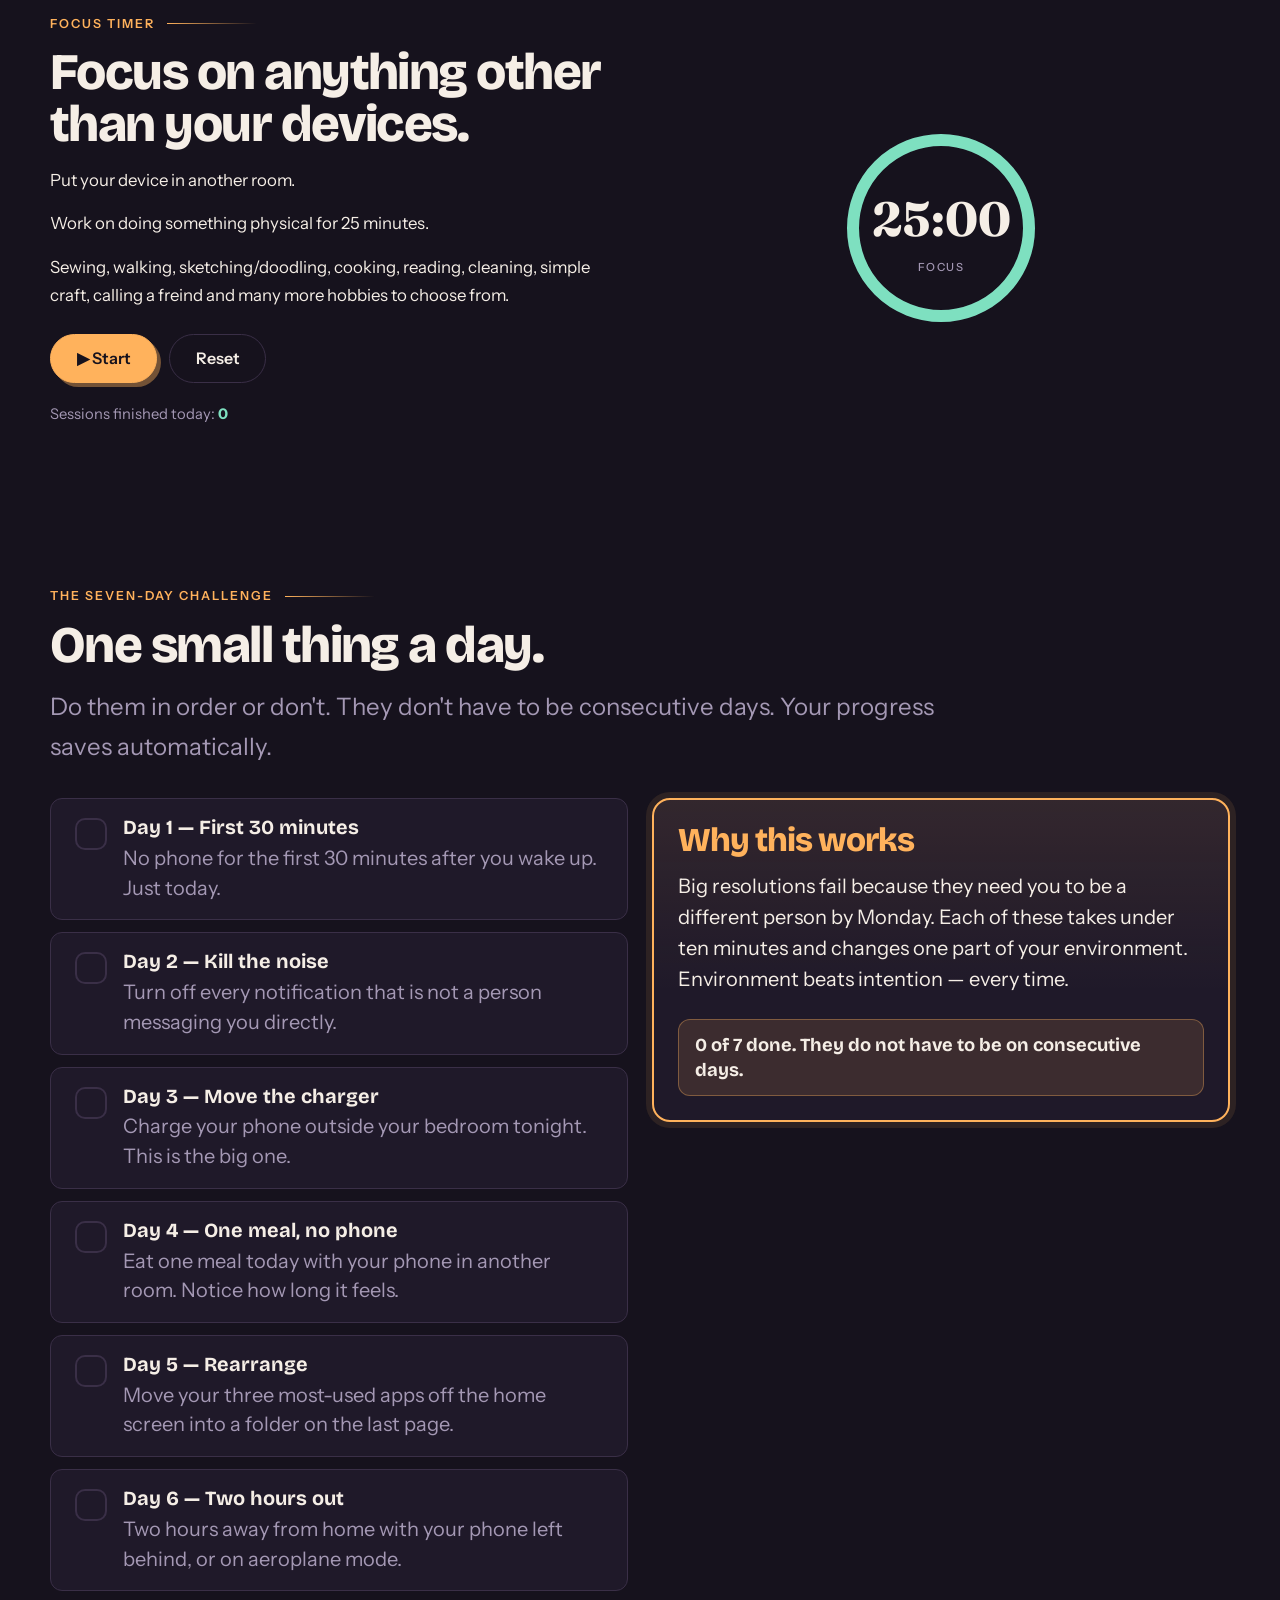
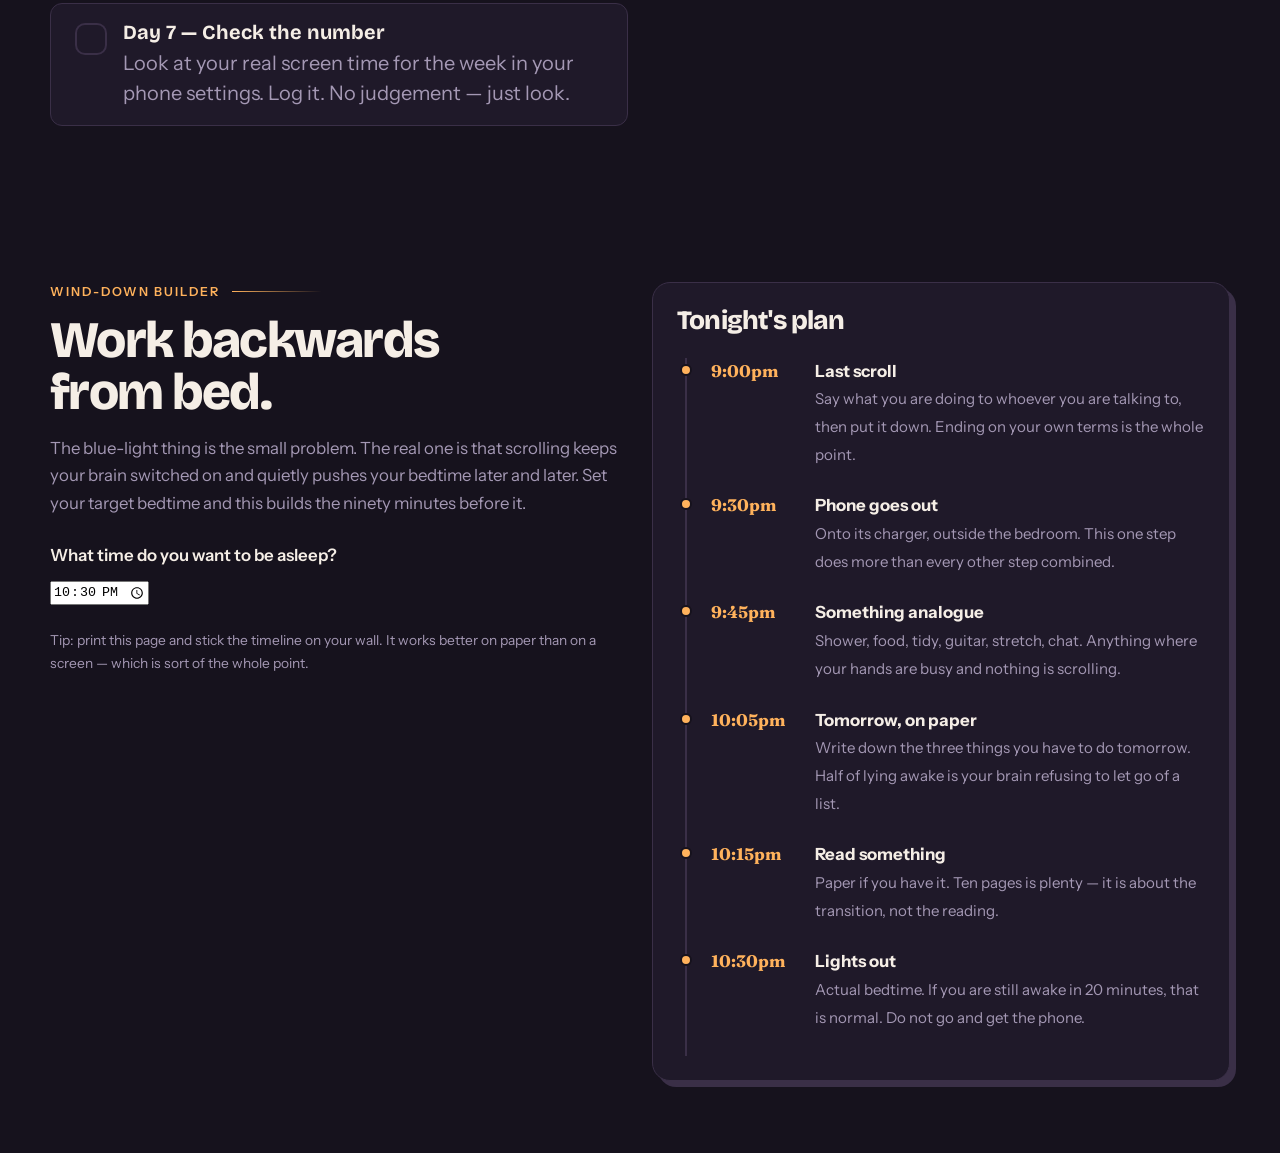
==== commit 1a74ae28: "updated with feedback changes" ====
--- a/Addiction buster.html
+++ b/Addiction buster.html
@@ -7,7 +7,7 @@
 
 <link rel="preconnect" href="https://fonts.googleapis.com">
 <link rel="preconnect" href="https://fonts.gstatic.com" crossorigin="">
-<link href="https://fonts.googleapis.com/css2?family=Bricolage+Grotesque:opsz,wght@12..96,400;12..96,700;12..96,800&amp;family=Instrument+Sans:wght@400;500;600&amp;family=Fraunces:opsz,wght@9..144,700&amp;display=swap" rel="stylesheet">
+<link href="https://fonts.googleapis.com/css2?family=Bricolage+Grotesque:opsz,wght@12..96,400;12..96,700;12..96,800&amp;family=Instrument+Sans:wght@400;500;600&amp;family=Fraunces:opsz,wght@9..144,700&amp;family=Rubik+Glitch&amp;display=swap" rel="stylesheet">
 <link rel="stylesheet" href="style.css">
 </head>
 <body>
@@ -24,7 +24,6 @@
       <a href="Addiction buster.html" aria-current="page">Addiction buster</a>
       <a href="The facts.html">The Facts</a>
     </nav>
-    <button class="theme-toggle" type="button" aria-label="Switch to light theme">☾</button>
   </div>
 </header>
 
@@ -35,12 +34,39 @@
     <section style="padding-bottom:var(--s4)">
       <div class="glow" aria-hidden="true"></div>
       <div class="wrap load-in">
-        <p class="eyebrow">Addiction buster</p>
-        <h1 style="font-size:clamp(2rem,5vw,3.4rem)">Things that actually work.</h1>
-        <p class="lede">
-          None of these are "use your phone less". They're specific, they take under five minutes to set up,
-          and most of them work by <strong>changing your setup rather than relying on willpower</strong> —
-          because willpower at 11:30pm is not a real thing.
+
+        <div class="quiz-cloud">
+
+          <h1 class="arc-eyebrow arc-buster">
+            <span class="sr-only">Tips to bust screen addiction!</span>
+            <svg viewBox="0 0 600 400" aria-hidden="true" focusable="false">
+              <path id="busterArc" fill="none" d="M55,102 Q300,-37 545,76"/>
+              <text class="arc-text">
+                <textPath href="#busterArc" xlink:href="#busterArc"
+                          startOffset="50%" text-anchor="middle"
+                          >Tips&#160;to&#160;bust&#160;screen&#160;<tspan class="arc-hl">addiction!</tspan></textPath>
+              </text>
+            </svg>
+          </h1>
+
+          <div class="cloud-photo">
+            <img src="teens on screens.jpeg"
+                 alt="Two teenagers sitting outside a wharenui in the sun, both looking down at their phones.">
+          </div>
+
+        </div>
+        <h2 class="quiz-cue">
+          Tips to bust addiction
+          <svg class="quiz-cue-arrow" viewBox="0 0 24 32" aria-hidden="true" focusable="false">
+            <path d="M12 3 V25 M3 17 L12 27 L21 17" fill="none"
+                  stroke="currentColor" stroke-width="3"
+                  stroke-linecap="round" stroke-linejoin="round"/>
+          </svg>
+        </h2>
+
+        <p class="lede lede-centred">
+          Find the screen habit you actually struggle with.<br>
+          Tap the card, and it'll give you a specific solution to the screen habit you want to break!
         </p>
       </div>
     </section>
@@ -52,14 +78,14 @@
         <p class="lede" style="margin-bottom:2rem">Find the habit. Flip the card. Try the swap tonight.</p>
 
         <div class="filters" id="filters" role="group" aria-label="Filter swap cards by category">
-          <button class="filter" type="button" data-cat="all" aria-pressed="true">All 12</button>
+          <button class="filter" type="button" data-cat="all" aria-pressed="true">All 16</button>
           <button class="filter" type="button" data-cat="sleep" aria-pressed="false">Sleep</button>
           <button class="filter" type="button" data-cat="focus" aria-pressed="false">Focus</button>
           <button class="filter" type="button" data-cat="social" aria-pressed="false">Social</button>
           <button class="filter" type="button" data-cat="boredom" aria-pressed="false">Boredom</button>
         </div>
 
-        <div class="grid grid-3" id="swap-cards"><button class="flip" type="button" aria-pressed="false"><span class="flip-inner"><span class="flip-face"><span><span class="chip">sleep</span><span class="swap-title">I scroll in bed until I fall asleep</span></span><span class="flip-hint">Tap for the swap →</span></span><span class="flip-face flip-back"><span class="swap-body">Charge your phone across the room, or outside it. Buy a $15 alarm clock so "I need it as my alarm" stops being true. The barrier has to be physical — willpower at 11pm does not exist.</span><span class="flip-hint">← Tap to flip back</span></span></span></button><button class="flip" type="button" aria-pressed="false"><span class="flip-inner"><span class="flip-face"><span><span class="chip">sleep</span><span class="swap-title">I check my phone the second I wake up</span></span><span class="flip-hint">Tap for the swap →</span></span><span class="flip-face flip-back"><span class="swap-body">Put a book, a glass of water or your school bag where your phone used to be. The first thing your hand finds sets the tone for the whole morning.</span><span class="flip-hint">← Tap to flip back</span></span></span></button><button class="flip" type="button" aria-pressed="false"><span class="flip-inner"><span class="flip-face"><span><span class="chip">sleep</span><span class="swap-title">I say "one more video" and lose an hour</span></span><span class="flip-hint">Tap for the swap →</span></span><span class="flip-face flip-back"><span class="swap-body">Turn off autoplay (YouTube: Settings → Autoplay off). Every "one more" you have to actually choose is one you can say no to.</span><span class="flip-hint">← Tap to flip back</span></span></span></button><button class="flip" type="button" aria-pressed="false"><span class="flip-inner"><span class="flip-face"><span><span class="chip">focus</span><span class="swap-title">I cannot get started on homework</span></span><span class="flip-hint">Tap for the swap →</span></span><span class="flip-face flip-back"><span class="swap-body">Phone in another room — not face-down on the desk. Studies keep finding that a visible phone eats attention even when it is silent. Then use the 25-minute timer on this page.</span><span class="flip-hint">← Tap to flip back</span></span></span></button><button class="flip" type="button" aria-pressed="false"><span class="flip-inner"><span class="flip-face"><span><span class="chip">focus</span><span class="swap-title">I check my phone every few minutes while studying</span></span><span class="flip-hint">Tap for the swap →</span></span><span class="flip-face flip-back"><span class="swap-body">Batch it. Work 25, check for 5. Knowing a check is coming stops the itch far better than "never".</span><span class="flip-hint">← Tap to flip back</span></span></span></button><button class="flip" type="button" aria-pressed="false"><span class="flip-inner"><span class="flip-face"><span><span class="chip">focus</span><span class="swap-title">Notifications keep pulling me out</span></span><span class="flip-hint">Tap for the swap →</span></span><span class="flip-face flip-back"><span class="swap-body">Turn off every notification that is not a real human messaging you directly. No app, no game, no "someone you may know". Do it once and you get hours back.</span><span class="flip-hint">← Tap to flip back</span></span></span></button><button class="flip" type="button" aria-pressed="false"><span class="flip-inner"><span class="flip-face"><span><span class="chip">social</span><span class="swap-title">I feel worse after scrolling but keep doing it</span></span><span class="flip-hint">Tap for the swap →</span></span><span class="flip-face flip-back"><span class="swap-body">Spend ten minutes unfollowing. Not muting — unfollowing. If an account reliably makes you feel behind, it is not neutral content, it is a cost you are paying daily.</span><span class="flip-hint">← Tap to flip back</span></span></span></button><button class="flip" type="button" aria-pressed="false"><span class="flip-inner"><span class="flip-face"><span><span class="chip">social</span><span class="swap-title">I keep streaks going out of obligation</span></span><span class="flip-hint">Tap for the swap →</span></span><span class="flip-face flip-back"><span class="swap-body">Streaks are a design trick, not a friendship. Tell the person you are dropping it. If the friendship is real it survives; if it is not, you just got your evenings back.</span><span class="flip-hint">← Tap to flip back</span></span></span></button><button class="flip" type="button" aria-pressed="false"><span class="flip-inner"><span class="flip-face"><span><span class="chip">social</span><span class="swap-title">I am on my phone when I am with people</span></span><span class="flip-hint">Tap for the swap →</span></span><span class="flip-face flip-back"><span class="swap-body">Phone-stack: everyone puts their phone in the middle of the table, first to grab it buys the chips. Works because it is a game, not a rule.</span><span class="flip-hint">← Tap to flip back</span></span></span></button><button class="flip" type="button" aria-pressed="false"><span class="flip-inner"><span class="flip-face"><span><span class="chip">boredom</span><span class="swap-title">I go on my phone the moment I am bored</span></span><span class="flip-hint">Tap for the swap →</span></span><span class="flip-face flip-back"><span class="swap-body">Sit in the boredom for two minutes first. It is deeply uncomfortable and then it passes, and something else turns up. This is the single hardest and most useful thing on this page.</span><span class="flip-hint">← Tap to flip back</span></span></span></button><button class="flip" type="button" aria-pressed="false"><span class="flip-inner"><span class="flip-face"><span><span class="chip">boredom</span><span class="swap-title">I open apps without deciding to</span></span><span class="flip-hint">Tap for the swap →</span></span><span class="flip-face flip-back"><span class="swap-body">Move your three worst apps off the home screen into a folder on the last page. Your thumb has muscle memory — break the map and you break the reflex.</span><span class="flip-hint">← Tap to flip back</span></span></span></button><button class="flip" type="button" aria-pressed="false"><span class="flip-inner"><span class="flip-face"><span><span class="chip">boredom</span><span class="swap-title">Removing apps just leaves an empty hole</span></span><span class="flip-hint">Tap for the swap →</span></span><span class="flip-face flip-back"><span class="swap-body">Decide in advance what fills the gap. An empty hour gets filled by the phone by default. A planned hour does not. Have the book, the ball or the mate lined up first.</span><span class="flip-hint">← Tap to flip back</span></span></span></button></div>
+        <div class="grid grid-3" id="swap-cards"><button class="flip" type="button" aria-pressed="false"><span class="flip-inner"><span class="flip-face"><span><span class="chip">sleep</span><span class="swap-title">I scroll in bed until I fall asleep</span></span><span class="flip-hint">Tap for the swap →</span></span><span class="flip-face flip-back"><span class="swap-body">Charge your phone across the room, or outside it. Buy a $15 alarm clock so "I need it as my alarm" stops being true. The barrier has to be physical — willpower at 11pm does not exist.</span><span class="flip-hint">← Tap to flip back</span></span></span></button><button class="flip" type="button" aria-pressed="false"><span class="flip-inner"><span class="flip-face"><span><span class="chip">sleep</span><span class="swap-title">I check my phone the second I wake up</span></span><span class="flip-hint">Tap for the swap →</span></span><span class="flip-face flip-back"><span class="swap-body">Put a book, a glass of water or your school bag where your phone used to be. The first thing your hand finds sets the tone for the whole morning.</span><span class="flip-hint">← Tap to flip back</span></span></span></button><button class="flip" type="button" aria-pressed="false"><span class="flip-inner"><span class="flip-face"><span><span class="chip">sleep</span><span class="swap-title">I say "one more video" and lose an hour</span></span><span class="flip-hint">Tap for the swap →</span></span><span class="flip-face flip-back"><span class="swap-body">Turn off autoplay (YouTube: Settings → Autoplay off). Every "one more" you have to actually choose is one you can say no to.</span><span class="flip-hint">← Tap to flip back</span></span></span></button><button class="flip" type="button" aria-pressed="false"><span class="flip-inner"><span class="flip-face"><span><span class="chip">sleep</span><span class="swap-title">I wake up in the night and check my phone</span></span><span class="flip-hint">Tap for the swap →</span></span><span class="flip-face flip-back"><span class="swap-body">Use a real clock, not the phone, to check the time at 3am. Unlocking it to see "4:12" hands you notifications you cannot un-see, and that is the hour you lose.</span><span class="flip-hint">← Tap to flip back</span></span></span></button><button class="flip" type="button" aria-pressed="false"><span class="flip-inner"><span class="flip-face"><span><span class="chip">focus</span><span class="swap-title">I cannot get started on homework</span></span><span class="flip-hint">Tap for the swap →</span></span><span class="flip-face flip-back"><span class="swap-body">Phone in another room — not face-down on the desk. Studies keep finding that a visible phone eats attention even when it is silent. Then use the 25-minute timer on this page.</span><span class="flip-hint">← Tap to flip back</span></span></span></button><button class="flip" type="button" aria-pressed="false"><span class="flip-inner"><span class="flip-face"><span><span class="chip">focus</span><span class="swap-title">I check my phone every few minutes while studying</span></span><span class="flip-hint">Tap for the swap →</span></span><span class="flip-face flip-back"><span class="swap-body">Batch it. Work 25, check for 5. Knowing a check is coming stops the itch far better than "never".</span><span class="flip-hint">← Tap to flip back</span></span></span></button><button class="flip" type="button" aria-pressed="false"><span class="flip-inner"><span class="flip-face"><span><span class="chip">focus</span><span class="swap-title">Notifications keep pulling me out</span></span><span class="flip-hint">Tap for the swap →</span></span><span class="flip-face flip-back"><span class="swap-body">Turn off every notification that is not a real human messaging you directly. No app, no game, no "someone you may know". Do it once and you get hours back.</span><span class="flip-hint">← Tap to flip back</span></span></span></button><button class="flip" type="button" aria-pressed="false"><span class="flip-inner"><span class="flip-face"><span><span class="chip">focus</span><span class="swap-title">I only meant to look one thing up</span></span><span class="flip-hint">Tap for the swap →</span></span><span class="flip-face flip-back"><span class="swap-body">Write the thing on paper and look it up in your five-minute break. Most of the time you no longer care by then — and you never opened the app that was going to take the next twenty minutes.</span><span class="flip-hint">← Tap to flip back</span></span></span></button><button class="flip" type="button" aria-pressed="false"><span class="flip-inner"><span class="flip-face"><span><span class="chip">social</span><span class="swap-title">I feel worse after scrolling but keep doing it</span></span><span class="flip-hint">Tap for the swap →</span></span><span class="flip-face flip-back"><span class="swap-body">Spend ten minutes unfollowing. Not muting — unfollowing. If an account reliably makes you feel behind, it is not neutral content, it is a cost you are paying daily.</span><span class="flip-hint">← Tap to flip back</span></span></span></button><button class="flip" type="button" aria-pressed="false"><span class="flip-inner"><span class="flip-face"><span><span class="chip">social</span><span class="swap-title">I keep streaks going out of obligation</span></span><span class="flip-hint">Tap for the swap →</span></span><span class="flip-face flip-back"><span class="swap-body">Streaks are a design trick, not a friendship. Tell the person you are dropping it. If the friendship is real it survives; if it is not, you just got your evenings back.</span><span class="flip-hint">← Tap to flip back</span></span></span></button><button class="flip" type="button" aria-pressed="false"><span class="flip-inner"><span class="flip-face"><span><span class="chip">social</span><span class="swap-title">I am on my phone when I am with people</span></span><span class="flip-hint">Tap for the swap →</span></span><span class="flip-face flip-back"><span class="swap-body">Phone-stack: everyone puts their phone in the middle of the table, first to grab it buys the chips. Works because it is a game, not a rule.</span><span class="flip-hint">← Tap to flip back</span></span></span></button><button class="flip" type="button" aria-pressed="false"><span class="flip-inner"><span class="flip-face"><span><span class="chip">social</span><span class="swap-title">I keep checking whether they have seen it</span></span><span class="flip-hint">Tap for the swap →</span></span><span class="flip-face flip-back"><span class="swap-body">Turn read receipts off, both ways. Waiting for a reply is not a task, it only feels like one because the app keeps giving you something to check.</span><span class="flip-hint">← Tap to flip back</span></span></span></button><button class="flip" type="button" aria-pressed="false"><span class="flip-inner"><span class="flip-face"><span><span class="chip">boredom</span><span class="swap-title">I go on my phone the moment I am bored</span></span><span class="flip-hint">Tap for the swap →</span></span><span class="flip-face flip-back"><span class="swap-body">Sit in the boredom for two minutes first. It is deeply uncomfortable and then it passes, and something else turns up. This is the single hardest and most useful thing on this page.</span><span class="flip-hint">← Tap to flip back</span></span></span></button><button class="flip" type="button" aria-pressed="false"><span class="flip-inner"><span class="flip-face"><span><span class="chip">boredom</span><span class="swap-title">I open apps without deciding to</span></span><span class="flip-hint">Tap for the swap →</span></span><span class="flip-face flip-back"><span class="swap-body">Move your three worst apps off the home screen into a folder on the last page. Your thumb has muscle memory — break the map and you break the reflex.</span><span class="flip-hint">← Tap to flip back</span></span></span></button><button class="flip" type="button" aria-pressed="false"><span class="flip-inner"><span class="flip-face"><span><span class="chip">boredom</span><span class="swap-title">Removing apps just leaves an empty hole</span></span><span class="flip-hint">Tap for the swap →</span></span><span class="flip-face flip-back"><span class="swap-body">Decide in advance what fills the gap. An empty hour gets filled by the phone by default. A planned hour does not. Have the book, the ball or the mate lined up first.</span><span class="flip-hint">← Tap to flip back</span></span></span></button><button class="flip" type="button" aria-pressed="false"><span class="flip-inner"><span class="flip-face"><span><span class="chip">boredom</span><span class="swap-title">I watch things I do not even like</span></span><span class="flip-hint">Tap for the swap →</span></span><span class="flip-face flip-back"><span class="swap-body">Ask out loud: would I have picked this? Autoplay fills the gap after the one thing you did choose. Shutting the app at the end of that video is a decision you only have to make once.</span><span class="flip-hint">← Tap to flip back</span></span></span></button></div>
       </div>
     </section>
 
@@ -69,11 +95,13 @@
         <div class="grid grid-2" style="align-items:center">
           <div>
             <p class="eyebrow">Focus timer</p>
-            <h2>25 on, 5 off.</h2>
-            <p style="color:var(--muted)">
-              Put your phone in another room — not face-down on the desk, actually out of the room.
-              Work for 25 minutes, then take 5. Knowing a break is coming is what stops the itch;
-              "never check it" has never worked for anyone.
+            <h2>Focus on anything other than your devices.</h2>
+
+              Put your device in another room. </p>
+
+             <p> Work on doing something physical for 25 minutes.</p>
+
+             <p> Sewing, walking, sketching/doodling, cooking, reading, cleaning, simple craft, calling a freind and many more hobbies to choose from.
             </p>
             <div class="btn-row" style="margin-top:1.5rem">
               <button class="btn btn-primary" type="button" id="btn-timer-start">▶ Start</button>
@@ -106,14 +134,14 @@
 
         <div class="grid grid-2" style="align-items:start">
           <div id="challenge"><button class="day-row" type="button" aria-pressed="false" data-i="0"><span class="day-box" aria-hidden="true"></span><span><strong>Day 1 — First 30 minutes</strong><span>No phone for the first 30 minutes after you wake up. Just today.</span></span></button><button class="day-row" type="button" aria-pressed="false" data-i="1"><span class="day-box" aria-hidden="true"></span><span><strong>Day 2 — Kill the noise</strong><span>Turn off every notification that is not a person messaging you directly.</span></span></button><button class="day-row" type="button" aria-pressed="false" data-i="2"><span class="day-box" aria-hidden="true"></span><span><strong>Day 3 — Move the charger</strong><span>Charge your phone outside your bedroom tonight. This is the big one.</span></span></button><button class="day-row" type="button" aria-pressed="false" data-i="3"><span class="day-box" aria-hidden="true"></span><span><strong>Day 4 — One meal, no phone</strong><span>Eat one meal today with your phone in another room. Notice how long it feels.</span></span></button><button class="day-row" type="button" aria-pressed="false" data-i="4"><span class="day-box" aria-hidden="true"></span><span><strong>Day 5 — Rearrange</strong><span>Move your three most-used apps off the home screen into a folder on the last page.</span></span></button><button class="day-row" type="button" aria-pressed="false" data-i="5"><span class="day-box" aria-hidden="true"></span><span><strong>Day 6 — Two hours out</strong><span>Two hours away from home with your phone left behind, or on aeroplane mode.</span></span></button><button class="day-row" type="button" aria-pressed="false" data-i="6"><span class="day-box" aria-hidden="true"></span><span><strong>Day 7 — Check the number</strong><span>Look at your real screen time for the week in your phone settings. Log it. No judgement — just look.</span></span></button></div>
-          <div class="card card-hard">
+          <div class="card card-hard card-why">
             <h3>Why this works</h3>
-            <p style="color:var(--muted)">
+            <p class="why-body">
               Big resolutions fail because they need you to be a different person by Monday.
               Each of these takes under ten minutes and changes one part of your environment.
               Environment beats intention — every time.
             </p>
-            <p id="challenge-note" style="margin:0;color:var(--muted)">0 of 7 done. They do not have to be on consecutive days.</p>
+            <p id="challenge-note">0 of 7 done. They do not have to be on consecutive days.</p>
           </div>
         </div>
       </div>
@@ -152,10 +180,7 @@
   </div>
 </main>
 
+<script src="js/app.js"></script>
+<script src="js/toolkit.js"></script>
 
-<script src="js/app.js"></script>
-<script src="data/Addiction buster.js"></script>
-<script src="js/Addiction buster.js"></script>
-
-
-</body></html>+</body></html>
--- a/style.css
+++ b/style.css
@@ -1,29 +1,24 @@
- /* ==========================================================================
-   style.css
-  (index.html)
-       <link rel="stylesheet" href="css/style.css">
-   ========================================================================== */
+ /* ==== style.css ==== */
 
 :root {
-  /* ---- */
-  --ink:    #16121D;   /* page background */
-  --night:  #1F1929;   /* cards and raised surfaces */
-  --raised: #271F33;   /* buttons, inputs, tracks */
-  --edge:   #3A2F47;   /* hairline borders */
-  --cream:  #F5EEE6;   /* main text */
-  --muted:  #A498B4;   /* secondary text */
-
-  --amber:  #FFB25C;   /* PRIMARY accent buttons, highlights, the glow */
-  --coral:  #FF6B5B;   /* warnings, "over goal" */
-  --mint:   #7EE0C0;   /* success, "under goal" */
-  --violet: #9B7BD4;   /* third data colour */
-
-  --on-accent: #16121D;  /* the main text colour */
+  --ink:    #16121D;
+  --night:  #1F1929;
+  --raised: #271F33;
+  --edge:   #3A2F47;
+  --cream:  #F5EEE6;
+  --muted:  #A498B4;
+
+  --amber:  #FFB25C;
+  --coral:  #FF6B5B;
+  --mint:   #7EE0C0;
+  --violet: #9B7BD4;
+
+  --on-accent: #16121D;
 
   /* ---- Type */
-  --display: "Bricolage Grotesque", "Trebuchet MS", sans-serif;  /* headings */
-  --body:    "Instrument Sans", "Segoe UI", sans-serif;          /* body text */
-  --figure:  "Fraunces", Georgia, serif;                         /* big numbers */
+  --display: "Bricolage Grotesque", "Trebuchet MS", sans-serif;
+  --body:    "Instrument Sans", "Segoe UI", sans-serif;
+  --figure:  "Fraunces", Georgia, serif;
 
   /* ---- Spacing scale. */
   --s1: 0.5rem;  --s2: 0.75rem; --s3: 1rem;   --s4: 1.5rem;
@@ -32,37 +27,17 @@
   --radius: 18px;
   --maxw: 1180px;
 
-  /* */
   --shadow-hard: 6px 6px 0 var(--edge);
 }
 
-/* ---- */
-[data-theme="light"] {
-  --ink:    #F5EEE6;
-  --night:  #FFFFFF;
-  --raised: #FBF6EF;
-  --edge:   #E0D3C3;
-  --cream:  #201A29;
-  --muted:  #6B5F78;
-
-  --amber:  #96530A;   /* 5.16:1 on cream */
-  --coral:  #B82A17;   /* 5.40:1 on cream */
-  --mint:   #0C6B52;   /* 5.63:1 on cream */
-  --violet: #5B3FA0;   /* 6.85:1 on cream */
-
-  --on-accent: #FFFFFF;
-}
-
-
 /* ==== BASE == */
-
 
 *, *::before, *::after { box-sizing: border-box; }
 
 html {
   scroll-behavior: smooth;
   -webkit-text-size-adjust: 100%;
-  overflow-x: hidden;          
+  overflow-x: hidden;
 }
 
 body {
@@ -79,24 +54,22 @@
 h1, h2, h3, h4 {
   font-family: var(--display);
   font-weight: 800;
-  letter-spacing: -0.03em;     
+  letter-spacing: -0.03em;
   line-height: 1.02;
   margin: 0 0 var(--s3);
-  text-wrap: balance;          
-}
-
+  text-wrap: balance;
+}
 
 h1 { font-size: clamp(2.6rem, 7vw, 5.2rem); }
 h2 { font-size: clamp(2rem, 4.4vw, 3.2rem); }
 h3 { font-size: clamp(1.25rem, 2.2vw, 1.65rem); }
 
-p { margin: 0 0 var(--s3); max-width: 62ch; }   
+p { margin: 0 0 var(--s3); max-width: 62ch; }
 
 a { color: var(--amber); text-decoration-thickness: 1px; text-underline-offset: 3px; }
 a:hover { color: var(--cream); }
 
 img, svg { max-width: 100%; }
-
 
 :focus-visible {
   outline: 3px solid var(--amber);
@@ -104,14 +77,12 @@
   border-radius: 4px;
 }
 
-
 .sr-only {
   position: absolute; width: 1px; height: 1px;
   padding: 0; margin: -1px; overflow: hidden;
   clip: rect(0 0 0 0); white-space: nowrap; border: 0;
 }
 
-/* "Skip to content that is hidden until a keyboard user tabs to it. */
 .skip-link {
   position: absolute; left: var(--s3); top: -100px;
   background: var(--amber); color: var(--on-accent);
@@ -119,10 +90,6 @@
   font-weight: 600; z-index: 200; transition: top 0.2s;
 }
 .skip-link:focus { top: 0; }
-
-
-/* ==TEXTURE */
-
 
 body::after {
   content: "";
@@ -133,14 +100,9 @@
   background-image: url("data:image/svg+xml,%3Csvg xmlns='http://www.w3.org/2000/svg' width='200' height='200'%3E%3Cfilter id='n'%3E%3CfeTurbulence type='fractalNoise' baseFrequency='0.85' numOctaves='3'/%3E%3C/filter%3E%3Crect width='200' height='200' filter='url(%23n)'/%3E%3C/svg%3E");
 }
 
-/* ===LAYOUT HELPERS */
-
-
 .wrap { width: min(100% - 2.5rem, var(--maxw)); margin-inline: auto; }
 
-
 section { position: relative; padding-block: var(--s7); overflow-x: clip; }
-
 
 .eyebrow {
   font-family: var(--body);
@@ -157,19 +119,15 @@
   background: linear-gradient(90deg, var(--amber), transparent);
 }
 
-.lede { font-size: 1.2rem; color: var(--muted); max-width: 58ch; }
-
+.lede { font-size: 1.50rem; color: var(--muted); max-width: 58ch; }
 
 .grid { display: grid; gap: var(--s4); }
 .grid-3 { grid-template-columns: repeat(auto-fit, minmax(260px, 1fr)); }
 .grid-2 { grid-template-columns: repeat(auto-fit, minmax(320px, 1fr)); }
 
-
-/* ==HEADER & NAV */
-
 .site-header {
   position: sticky; top: 0; z-index: 90;
-  
+
   background: color-mix(in srgb, var(--ink) 86%, transparent);
   backdrop-filter: blur(14px);
   border-bottom: 1px solid var(--edge);
@@ -187,7 +145,7 @@
 .brand-dot {
   width: 11px; height: 11px; border-radius: 50%;
   background: var(--amber);
-  box-shadow: 0 0 14px var(--amber);   /* the glow around the logo dot */
+  box-shadow: 0 0 14px var(--amber);
 }
 
 .nav { display: flex; gap: var(--s1); align-items: center; }
@@ -199,25 +157,13 @@
 }
 .nav a:hover { color: var(--cream); background: var(--raised); }
 
-
 .nav a[aria-current="page"] { color: var(--on-accent); background: var(--amber); }
-
-.theme-toggle {
-  background: var(--raised); border: 1px solid var(--edge); color: var(--cream);
-  width: 40px; height: 40px; border-radius: 50%; cursor: pointer;
-  display: grid; place-items: center; font-size: 1.05rem;
-  transition: transform 0.2s, border-color 0.2s;
-}
-.theme-toggle:hover { transform: rotate(-18deg); border-color: var(--amber); }
-
-
-/* ===BUTTONS */
 
 .btn {
   display: inline-flex; align-items: center; justify-content: center; gap: 0.55rem;
   font-family: var(--body); font-weight: 600; font-size: 1rem;
   padding: 0.85rem 1.6rem;
-  min-height: 48px;              
+  min-height: 48px;
   border-radius: 999px;
   border: 1px solid var(--edge);
   background: var(--raised); color: var(--cream);
@@ -228,7 +174,6 @@
 .btn:active { transform: translateY(0); }
 .btn:disabled { opacity: 0.45; cursor: not-allowed; transform: none; }
 
-
 .btn-primary {
   background: var(--amber); color: var(--on-accent); border-color: var(--amber);
   box-shadow: 4px 4px 0 color-mix(in srgb, var(--amber) 40%, var(--ink));
@@ -240,9 +185,6 @@
 .btn-ghost { background: transparent; }
 
 .btn-row { display: flex; flex-wrap: wrap; gap: var(--s2); }
-
-
-/* ===CARDS & THE PRIVACY BAND */
 
 .card {
   background: var(--night);
@@ -253,7 +195,6 @@
 }
 .card-hard { box-shadow: var(--shadow-hard); }
 
-
 .band {
   background: var(--amber); color: var(--on-accent);
   border-radius: var(--radius); padding: var(--s5);
@@ -264,13 +205,11 @@
 .band p  { margin: 0; color: var(--on-accent); opacity: 0.85; }
 .band .lock { font-size: 2.6rem; line-height: 1; }
 
-/* Small uppercase amber link text at the bottom of the step cards. */
 .flip-hint {
   display: block; font-size: 0.72rem; letter-spacing: 0.1em;
   text-transform: uppercase; color: var(--amber);
 }
 
-
 /* ==========HERO - PICKUP COUNTER */
 
 .hero { padding-block: var(--s8) var(--s7); overflow: hidden; }
@@ -278,7 +217,7 @@
 .hero-inner {
   display: grid; grid-template-columns: 1.35fr 0.65fr;
   gap: var(--s6); align-items: center;
-  position: relative; z-index: 1;      /* sits above the .glow */
+  position: relative; z-index: 1;
 }
 
 .hero h1 .hl { color: var(--amber); position: relative; white-space: nowrap; }
@@ -291,23 +230,19 @@
   transform: rotate(-0.6deg);
 }
 
-/* The 96  */
 .counter-block { text-align: center; }
 .counter-num {
-  font-family: var(--figure);          
+  font-family: var(--figure);
   font-size: clamp(5rem, 13vw, 9rem);
   font-weight: 700; line-height: 0.85;
   color: var(--amber);
   text-shadow: 0 0 60px color-mix(in srgb, var(--amber) 45%, transparent);
-  font-variant-numeric: tabular-nums;  
+  font-variant-numeric: tabular-nums;
 }
 .counter-label {
   font-size: 0.8rem; letter-spacing: 0.15em; text-transform: uppercase;
   color: var(--muted); margin-top: var(--s2);
 }
-
-
-/* ===STATS AND THE THREE NUMBERED STEPS */
 
 .stat { text-align: left; }
 .stat-num {
@@ -319,7 +254,6 @@
 .stat:nth-child(2) .stat-num { color: var(--coral); }
 .stat:nth-child(3) .stat-num { color: var(--violet); }
 .stat p { color: var(--muted); margin: var(--s2) 0 0; font-size: 0.98rem; }
-
 
 .step { position: relative; overflow: hidden; }
 .step .ghost-num {
@@ -329,11 +263,9 @@
   pointer-events: none; line-height: 1;
 }
 
-/* Staircase the three cards down the page so the row isn't a flat line. */
 .steps { align-items: start; }
 .steps .step:nth-child(2) { margin-top: var(--s4); }
 .steps .step:nth-child(3) { margin-top: calc(var(--s4) * 2); }
-
 
 /* ====FOOTER */
 
@@ -350,11 +282,7 @@
   border-top: 1px solid var(--edge); font-size: 0.82rem;
 }
 
-
 /* ====MOTION & SCROLL REVEALS */
-
-
-
 
 @keyframes riseIn {
   from { opacity: 0; transform: translateY(26px); }
@@ -366,7 +294,6 @@
 .load-in > *:nth-child(3) { animation-delay: 0.19s; }
 .load-in > *:nth-child(4) { animation-delay: 0.26s; }
 .load-in > *:nth-child(5) { animation-delay: 0.33s; }
-
 
 @media (prefers-reduced-motion: reduce) {
   *, *::before, *::after {
@@ -378,19 +305,17 @@
   .reveal { opacity: 1; transform: none; }
 }
 
-
 /* ====RESPONSIVE for mobile etc devices */
 
-/*iPad size devices */
 @media (max-width: 900px) {
   .hero-inner { grid-template-columns: 1fr; gap: var(--s5); }
-  .counter-block { order: -1; }             
-  .steps .step { margin-top: 0 !important; } 
+  .counter-block { order: -1; }
+  .steps .step { margin-top: 0 !important; }
 }
 
 /* ---- Phones */
 @media (max-width: 640px) {
-  :root { --s7: 3.2rem; --s8: 4rem; }        
+  :root { --s7: 3.2rem; --s8: 4rem; }
 
   .site-header .wrap { flex-wrap: wrap; gap: var(--s2); }
   .nav {
@@ -403,12 +328,914 @@
 
   .band { flex-direction: column; align-items: flex-start; }
 
-  .btn { width: 100%; }                      
+  .btn { width: 100%; }
   .btn-row .btn { width: auto; flex: 1 1 auto; }
 }
-
 
 @media print {
   .site-header, .site-footer, .btn, body::after, .glow { display: none !important; }
   body { background: #fff; color: #000; }
-}+}
+
+/*========================== images cycle ====================== */
+
+.slideshow {
+  position: relative;
+  aspect-ratio: 4 / 3;
+  border-radius: var(--radius);
+  overflow: hidden;
+  border: 1px solid var(--edge);
+  box-shadow: var(--shadow-hard);
+  background: var(--night);
+}
+
+.slideshow img {
+  position: absolute;
+  inset: 0;
+  width: 100%;
+  height: 100%;
+  object-fit: cover;
+  opacity: 0;
+  animation: slideFade 21s infinite;
+}
+
+@keyframes slideFade {
+  0%     { opacity: 0; }
+  2.9%   { opacity: 1; }
+  14.3%  { opacity: 1; }
+  17.1%  { opacity: 0; }
+  100%   { opacity: 0; }
+}
+
+.slideshow img:nth-of-type(1) { animation-delay:  0s; }
+.slideshow img:nth-of-type(2) { animation-delay:  3s; }
+.slideshow img:nth-of-type(3) { animation-delay:  6s; }
+.slideshow img:nth-of-type(4) { animation-delay:  9s; }
+.slideshow img:nth-of-type(5) { animation-delay: 12s; }
+.slideshow img:nth-of-type(6) { animation-delay: 15s; }
+.slideshow img:nth-of-type(7) { animation-delay: 18s; }
+
+.slideshow:has(.slideshow-dots:hover) img,
+.slideshow-dots:hover span { animation-play-state: paused; }
+
+.slideshow-dots {
+  position: absolute;
+  left: 50%; transform: translateX(-50%); bottom: 12px;
+  display: flex; justify-content: center; gap: 7px;
+  padding: 9px 13px;
+  border-radius: 999px;
+  z-index: 2;
+}
+
+.slideshow-dots span {
+  width: 8px; height: 8px;
+  border-radius: 50%;
+  background: rgba(255, 255, 255, 0.35);
+  box-shadow: 0 0 0 1px rgba(0, 0, 0, 0.35);
+  animation: dotOn 21s infinite;
+}
+
+@keyframes dotOn {
+  0%     { background: rgba(255, 255, 255, 0.35); transform: scale(1); }
+  2.9%   { background: var(--amber);              transform: scale(1.3); }
+  14.3%  { background: var(--amber);              transform: scale(1.3); }
+  17.1%  { background: rgba(255, 255, 255, 0.35); transform: scale(1); }
+  100%   { background: rgba(255, 255, 255, 0.35); transform: scale(1); }
+}
+
+.slideshow-dots span:nth-child(1) { animation-delay:  0s; }
+.slideshow-dots span:nth-child(2) { animation-delay:  3s; }
+.slideshow-dots span:nth-child(3) { animation-delay:  6s; }
+.slideshow-dots span:nth-child(4) { animation-delay:  9s; }
+.slideshow-dots span:nth-child(5) { animation-delay: 12s; }
+.slideshow-dots span:nth-child(6) { animation-delay: 15s; }
+.slideshow-dots span:nth-child(7) { animation-delay: 18s; }
+
+@media (prefers-reduced-motion: reduce) {
+  .slideshow img,
+  .slideshow-dots span { animation: none; }
+  .slideshow img:nth-of-type(1)     { opacity: 1; }
+  .slideshow-dots span:nth-child(1) { background: var(--amber); }
+}
+
+/*====================================================================The quiz =*/
+.glow {
+  position: absolute;
+  width: 900px; height: 900px;
+  top: -420px; right: -240px;
+  background: radial-gradient(circle,
+                rgba(255, 178, 92, 0.20) 0%,
+                rgba(255, 107, 91, 0.09) 38%,
+                transparent 68%);
+  pointer-events: none; z-index: 0;
+  filter: blur(10px);
+}
+
+.chip {
+  display: inline-flex; align-items: center; gap: 0.4rem;
+  padding: 0.3rem 0.8rem; border-radius: 999px;
+  font-size: 0.8rem; font-weight: 600;
+  background: var(--raised); border: 1px solid var(--edge); color: var(--muted);
+}
+
+/* ---- The quiz column ---- */
+.quiz-shell { max-width: 720px; margin-inline: auto; }
+
+/* ---- Progress bar ---- */
+.progress {
+  height: 8px; background: var(--raised); border-radius: 999px;
+  overflow: hidden; margin-bottom: var(--s2);
+}
+.progress-bar {
+  height: 100%; width: 0;
+  background: linear-gradient(90deg, var(--amber), var(--coral));
+  border-radius: 999px;
+  transition: width 0.4s cubic-bezier(0.4, 0, 0.2, 1);
+}
+.progress-meta {
+  display: flex; justify-content: space-between;
+  font-size: 0.85rem; color: var(--muted); margin-bottom: var(--s5);
+}
+
+/* ---- The question ---- */
+.q-text { font-size: clamp(1.5rem, 3.4vw, 2.1rem); margin-bottom: var(--s5); }
+.q-dim  { color: var(--muted); font-size: 0.85rem; }
+
+/* ---- The four answer buttons ---- */
+.options { display: grid; gap: var(--s2); }
+
+.option {
+  display: flex; align-items: center; gap: var(--s3);
+  width: 100%; text-align: left;
+  background: var(--night); border: 1px solid var(--edge);
+  color: var(--cream); font-family: var(--body); font-size: 1.02rem;
+  padding: var(--s3) var(--s4);
+  min-height: 60px;
+  border-radius: 14px; cursor: pointer;
+  transition: border-color 0.18s, background 0.18s, transform 0.18s;
+}
+.option:hover { border-color: var(--amber); transform: translateX(4px); }
+
+.option[aria-pressed="true"] {
+  border-color: var(--amber);
+  background: color-mix(in srgb, var(--amber) 14%, var(--night));
+}
+
+.option .key {
+  flex: 0 0 30px; height: 30px; border-radius: 50%;
+  border: 1px solid var(--edge); display: grid; place-items: center;
+  font-size: 0.8rem; font-weight: 600; color: var(--muted);
+}
+.option[aria-pressed="true"] .key {
+  background: var(--amber); color: var(--on-accent); border-color: var(--amber);
+}
+
+.quiz-nav { display: flex; justify-content: space-between; margin-top: var(--s5); }
+
+kbd {
+  font-family: var(--body); font-size: 0.78rem;
+  background: var(--raised); border: 1px solid var(--edge);
+  border-radius: 5px; padding: 1px 6px;
+}
+
+/* ==== THE RESULTS SCREEN ==== */
+
+/* ---- The score dial ----------------------------------------------- */
+.dial-wrap { display: grid; place-items: center; position: relative; }
+.dial { transform: rotate(-90deg); }
+.dial-track { stroke: var(--raised); }
+.dial-fill  {
+  stroke-linecap: round;
+  transition: stroke-dashoffset 1.1s cubic-bezier(0.4, 0, 0.2, 1);
+}
+.dial-text {
+  position: absolute; text-align: center;
+  font-family: var(--figure); font-weight: 700;
+  font-size: 3rem; line-height: 1;
+}
+.dial-text small {
+  display: block; font-family: var(--body); font-size: 0.75rem;
+  font-weight: 500; color: var(--muted);
+  letter-spacing: 0.1em; text-transform: uppercase;
+}
+
+.dim-bar { margin-bottom: var(--s3); }
+.dim-bar .row {
+  display: flex; justify-content: space-between;
+  font-size: 0.9rem; margin-bottom: 0.3rem;
+}
+.dim-bar .track {
+  height: 10px; background: var(--raised);
+  border-radius: 999px; overflow: hidden;
+}
+.dim-bar .fill {
+  height: 100%; border-radius: 999px; width: 0;
+  transition: width 0.9s ease-out;
+}
+
+.action-card { border-left: 3px solid var(--amber); }
+.action-card h4 {
+  margin: 0 0 0.35rem;
+  font-family: var(--display); font-size: 1.05rem;
+}
+.action-card p { margin: 0; color: var(--muted); font-size: 0.94rem; }
+
+.help-note {
+  border: 1px dashed var(--coral); border-radius: 14px;
+  padding: var(--s4);
+  background: color-mix(in srgb, var(--coral) 8%, transparent);
+}
+
+/* ---- Phone ---- */
+@media (max-width: 640px) {
+  .quiz-nav { gap: var(--s2); }
+  .quiz-nav .btn { width: auto; flex: 1 1 auto; }
+}
+
+/* ---- FILTER PILLS ------------------------------------------------ */
+
+.filters {
+  display: flex; flex-wrap: wrap; gap: var(--s1);
+  margin-bottom: var(--s5);
+}
+
+.filter {
+  background: var(--night);
+  border: 1px solid var(--edge);
+  color: var(--muted);
+  padding: 0.5rem 1.05rem;
+  border-radius: 999px;
+  cursor: pointer;
+  font-family: var(--body); font-size: 0.9rem; font-weight: 500;
+  min-height: 40px;
+  transition: color .18s, border-color .18s, background .18s;
+}
+.filter:hover { color: var(--cream); border-color: var(--amber); }
+
+.filter[aria-pressed="true"] {
+  background: var(--amber);
+  color: var(--on-accent);
+  border-color: var(--amber);
+}
+
+/* ---- FLIP CARDS ----------------------------------------------------------*/
+
+.flip {
+  display: block;
+  perspective: 1200px;
+  min-height: 272px;
+  background: none; border: 0; padding: 0; margin: 0;
+  cursor: pointer; font: inherit; color: inherit; text-align: left;
+}
+
+.flip-inner {
+  display: block; position: relative;
+  width: 100%; min-height: 272px;
+  transition: transform .55s cubic-bezier(.4, 0, .2, 1);
+  transform-style: preserve-3d;
+}
+.flip[aria-pressed="true"] .flip-inner { transform: rotateY(180deg); }
+
+.flip-face {
+  position: absolute; inset: 0;
+  backface-visibility: hidden;
+  -webkit-backface-visibility: hidden;
+  background: var(--night);
+  border: 1px solid var(--edge);
+  border-radius: var(--radius);
+  padding: var(--s4);
+  display: flex; flex-direction: column; justify-content: space-between;
+  gap: var(--s3);
+  overflow: hidden;
+}
+
+.flip-back {
+  transform: rotateY(180deg);
+  background: var(--raised);
+  border-color: var(--amber);
+}
+
+.flip-face > span { display: block; }
+.flip-face .chip { display: inline-flex; margin-bottom: var(--s2); }
+
+.swap-title {
+  display: block;
+  font-family: var(--display); font-weight: 700;
+  font-size: 1.1rem; line-height: 1.18;
+}
+.swap-body {
+  display: block;
+  font-size: .88rem; color: var(--muted); line-height: 1.5;
+}
+
+/* ---- FOCUS TIMER --------------------------------------------------------- */
+
+.timer-wrap { display: grid; place-items: center; position: relative; }
+
+.timer-ring { transform: rotate(-90deg); }
+.timer-track { stroke: var(--raised); }
+.timer-fill {
+  stroke: var(--mint);
+  stroke-linecap: round;
+  transition: stroke-dashoffset 1s linear;
+}
+
+.timer-text {
+  position: absolute;
+  font-family: var(--figure); font-weight: 700;
+  font-size: 3rem;
+  font-variant-numeric: tabular-nums;
+  text-align: center;
+}
+.timer-text small {
+  display: block;
+  font-family: var(--body); font-size: .7rem; font-weight: 500;
+  letter-spacing: .14em; text-transform: uppercase;
+  color: var(--muted);
+}
+
+/* ---- 7-DAY CHALLENGE ----------------------------------------------------- */
+
+.day-row {
+  display: flex; align-items: flex-start; gap: var(--s3);
+  width: 100%; text-align: left;
+  padding: var(--s3);
+  margin-bottom: var(--s2);
+  border: 1px solid var(--edge); border-radius: 12px;
+  background: var(--night);
+  font: inherit; color: inherit; cursor: pointer;
+  transition: border-color .18s, background .18s;
+}
+.day-row:hover { border-color: var(--mint); }
+
+.day-row[aria-pressed="true"] {
+  background: color-mix(in srgb, var(--mint) 12%, var(--night));
+  border-color: var(--mint);
+}
+
+.day-box {
+  flex: 0 0 26px; height: 26px;
+  border-radius: 8px;
+  border: 2px solid var(--edge);
+  display: grid; place-items: center;
+  font-size: .9rem; margin-top: 2px;
+}
+.day-row[aria-pressed="true"] .day-box {
+  background: var(--mint); border-color: var(--mint); color: var(--ink);
+}
+
+.day-row strong { display: block; font-family: var(--display); font-size: 1rem; }
+.day-row span span { color: var(--muted); font-size: .92rem; }
+
+/* ---- WIND-DOWN TIMELINE --------------------------------------------------*/
+
+.timeline { list-style: none; padding: 0; margin: var(--s4) 0 0; }
+
+.timeline li {
+  display: flex; gap: var(--s3);
+  padding-bottom: var(--s4);
+  padding-left: var(--s4);
+  margin-left: 8px;
+  border-left: 2px solid var(--edge);
+  position: relative;
+}
+.timeline li::before {
+  content: "";
+  position: absolute; left: -7px; top: 6px;
+  width: 12px; height: 12px;
+  border-radius: 50%;
+  background: var(--amber);
+  border: 2px solid var(--ink);
+}
+.timeline time {
+  font-family: var(--figure); font-weight: 700; font-size: 1.05rem;
+  color: var(--amber);
+  flex: 0 0 5.5rem;
+}
+
+
+/* ---- 1. LAYOUT: stack the hero so the photos run across the page -------- */
+.hero-inner {
+  grid-template-columns: 1fr;
+  gap: var(--s5);
+  text-align: center;
+}
+
+.hero-inner .lede,
+.hero-inner p        { margin-inline: auto; }
+.hero-inner .btn-row { justify-content: center; }
+.hero-inner .eyebrow { justify-content: center; }
+
+/* ---- 2. THE PHOTO BANNER ------------------------------------------------ */
+.slideshow {
+  width: auto;
+  max-width: none;
+  margin-inline: calc(50% - 50vw);
+  margin-block: var(--s5) var(--s6);
+
+  aspect-ratio: 2 / 1;
+
+  -webkit-mask-image: url("data:image/svg+xml,%3Csvg xmlns='http://www.w3.org/2000/svg' viewBox='0 0 800 400'%3E%3Cellipse cx='400' cy='200' rx='248' ry='108' fill='%23fff'/%3E%3Ccircle cx='671' cy='187' r='122' fill='%23fff'/%3E%3Ccircle cx='649' cy='232' r='113' fill='%23fff'/%3E%3Ccircle cx='448' cy='269' r='117' fill='%23fff'/%3E%3Ccircle cx='334' cy='283' r='105' fill='%23fff'/%3E%3Ccircle cx='169' cy='240' r='98' fill='%23fff'/%3E%3Ccircle cx='125' cy='192' r='120' fill='%23fff'/%3E%3Ccircle cx='250' cy='146' r='110' fill='%23fff'/%3E%3Ccircle cx='368' cy='124' r='86' fill='%23fff'/%3E%3Ccircle cx='508' cy='127' r='123' fill='%23fff'/%3E%3Ccircle cx='563' cy='150' r='107' fill='%23fff'/%3E%3C/svg%3E");
+          mask-image: url("data:image/svg+xml,%3Csvg xmlns='http://www.w3.org/2000/svg' viewBox='0 0 800 400'%3E%3Cellipse cx='400' cy='200' rx='248' ry='108' fill='%23fff'/%3E%3Ccircle cx='671' cy='187' r='122' fill='%23fff'/%3E%3Ccircle cx='649' cy='232' r='113' fill='%23fff'/%3E%3Ccircle cx='448' cy='269' r='117' fill='%23fff'/%3E%3Ccircle cx='334' cy='283' r='105' fill='%23fff'/%3E%3Ccircle cx='169' cy='240' r='98' fill='%23fff'/%3E%3Ccircle cx='125' cy='192' r='120' fill='%23fff'/%3E%3Ccircle cx='250' cy='146' r='110' fill='%23fff'/%3E%3Ccircle cx='368' cy='124' r='86' fill='%23fff'/%3E%3Ccircle cx='508' cy='127' r='123' fill='%23fff'/%3E%3Ccircle cx='563' cy='150' r='107' fill='%23fff'/%3E%3C/svg%3E");
+
+  -webkit-mask-size: 100% 100%;
+          mask-size: 100% 100%;
+  -webkit-mask-repeat: no-repeat;
+          mask-repeat: no-repeat;
+  -webkit-mask-position: center;
+          mask-position: center;
+
+  border: 0;
+  border-radius: 0;
+  box-shadow: none;
+  background: transparent;
+}
+
+.slideshow-dots { bottom: 13%; }
+
+/* ---- 3. PHONE ----------------------------------------------------------- */
+@media (max-width: 640px) {
+  .slideshow { aspect-ratio: 3 / 2; }
+  .slideshow-dots { bottom: 9%; }
+}
+
+/* ==== HEADLINE SITTING ON THE CLOUD ==== */
+
+.cloud-stack {
+  position: relative;
+  width: auto;
+  max-width: none;
+  margin-inline: calc(50% - 50vw);
+  margin-block: var(--s4) var(--s5);
+}
+
+.cloud-stack .slideshow {
+  width: 100%;
+  max-width: none;
+  margin: 0;
+}
+
+.arc-title {
+  position: absolute;
+  inset: 0;
+  z-index: 2;
+  margin: 0;
+  pointer-events: none;
+}
+.arc-title svg {
+  display: block; width: 100%; height: 100%;
+  overflow: visible;
+}
+
+.arc-text {
+  font-family: "Rubik Glitch", var(--display);
+  font-size: 58px;
+  fill: var(--cream);
+
+  letter-spacing: 1.5px;
+  paint-order: stroke;
+  stroke: rgba(10, 6, 16, 0.85);
+  stroke-width: 9px;
+  stroke-linejoin: round;
+}
+
+.arc-hl { fill: var(--amber); }
+
+.hero-sub { margin-top: 0; font-size: clamp(1.6rem, 3.4vw, 2.6rem); }
+
+/* ---- PHONE ---- */
+@media (max-width: 640px) {
+  .arc-title { position: static; }
+  .arc-title svg { display: none; }
+
+  .arc-title .sr-only {
+    position: static; width: auto; height: auto;
+    clip: auto; margin: 0; overflow: visible; white-space: normal;
+    display: block;
+    font-family: "Rubik Glitch", var(--display);
+    font-size: clamp(2rem, 9vw, 3rem);
+    line-height: 1.1;
+    color: var(--cream);
+  }
+}
+
+/* ==== BIGGER TEXT — NAV BAR + HERO INTRO ==== */
+
+/* ---- NAV BAR ---- */
+.brand    { font-size: 1.55rem; }
+.nav      { gap: 0.15rem; }
+.nav a    { font-size: 2rem; padding: 0.5rem 0.7rem; white-space: nowrap; }
+
+@media (min-width: 641px) and (max-width: 1079px) {
+  .nav a { font-size: clamp(1rem, calc(3.85vw - 8.8px), 2rem); padding: 0.45rem 0.55rem; }
+  .brand { font-size: 1.4rem; }
+}
+
+@media (max-width: 640px) {
+  .nav a { font-size: 1.4rem; padding: 0.5rem 0.8rem; }
+}
+
+/* ---- HERO INTRO (the bit under the cloud) ------------------------------ */
+
+.hero-sub { font-size: clamp(1.9rem, 4vw, 3.1rem); }
+
+.hero-inner .lede {
+  font-size: 1.4rem;
+  line-height: 1.6;
+  max-width: 52ch;
+}
+
+.hero-inner .btn {
+  font-size: 2.4rem;
+  padding: 1rem 1.9rem;
+  min-height: 56px;
+}
+
+@media (max-width: 640px) {
+  .hero-inner .lede { font-size: 1.3rem; }
+  .hero-inner .btn  { font-size: clamp(1.3rem, 5.4vw, 2.4rem); padding: 0.9rem 1.1rem; }
+}
+
+/* ==== REALITY CHECK PAGE ==== */
+
+.dash-grid {
+  display: grid;
+  grid-template-columns: 1.6fr 1fr;
+  gap: var(--s4);
+}
+@media (max-width: 900px) {
+  .dash-grid { grid-template-columns: 1fr; }
+}
+
+.card-hard:has(> .chart-holder) { display: flex; flex-direction: column; }
+.chart-holder { margin-block: auto; padding-top: 1rem; }
+.chart-holder svg { display: block; width: 100%; height: auto; overflow: visible; }
+
+.chart-holder .bar { transition: opacity 0.15s; }
+.chart-holder .bar:hover { opacity: 0.8; }
+.chart-holder .bar:focus-visible { outline: 2px solid var(--cream); outline-offset: 2px; }
+
+.big-value {
+  font-family: var(--display);
+  font-size: clamp(2.6rem, 6vw, 3.6rem);
+  font-weight: 800;
+  line-height: 1;
+  letter-spacing: -0.03em;
+  color: var(--cream);
+  margin-bottom: 0.8rem;
+}
+.value-sub { color: var(--muted); font-size: 1.5rem; margin: 0; }
+
+/* ---- THE SLIDER ---- */
+input[type="range"] {
+  -webkit-appearance: none;
+  appearance: none;
+  width: 100%;
+  height: 34px;
+  background: transparent;
+  cursor: pointer;
+}
+input[type="range"]::-webkit-slider-runnable-track {
+  height: 8px; border-radius: 999px;
+  background: var(--raised); border: 1px solid var(--edge);
+}
+input[type="range"]::-moz-range-track {
+  height: 8px; border-radius: 999px;
+  background: var(--raised); border: 1px solid var(--edge);
+}
+input[type="range"]::-webkit-slider-thumb {
+  -webkit-appearance: none; appearance: none;
+  width: 26px; height: 26px; border-radius: 50%;
+  background: var(--amber); border: 2px solid var(--ink);
+  margin-top: -10px;
+  box-shadow: 0 2px 10px rgba(0, 0, 0, 0.45);
+}
+input[type="range"]::-moz-range-thumb {
+  width: 26px; height: 26px; border-radius: 50%;
+  background: var(--amber); border: 2px solid var(--ink);
+  box-shadow: 0 2px 10px rgba(0, 0, 0, 0.45);
+}
+input[type="range"]:focus-visible::-webkit-slider-thumb {
+  outline: 2px solid var(--cream); outline-offset: 2px;
+}
+input[type="range"]:focus-visible::-moz-range-thumb {
+  outline: 2px solid var(--cream); outline-offset: 2px;
+}
+
+/* ---- THE GOAL BOX ------------------------------------------------------- */
+input[type="number"] {
+  font-family: var(--body);
+  font-size: 1.3rem; font-weight: 600;
+  padding: 0.7rem 0.9rem;
+  border-radius: var(--radius);
+  border: 1px solid var(--edge);
+  background: var(--raised);
+  color: var(--cream);
+}
+input[type="number"]:focus-visible {
+  outline: 2px solid var(--amber); outline-offset: 1px;
+}
+
+/* ---- SMALL AND DANGEROUS BUTTONS ---------------------------------------- */
+.btn-sm { font-size: 0.9rem; padding: 0.55rem 1.1rem; min-height: 40px; }
+
+.btn-danger {
+  border-color: var(--coral);
+  color: var(--coral);
+  background: transparent;
+}
+.btn-danger:hover { background: var(--coral); color: var(--on-accent); }
+
+/* ==== CLOUD PHOTO — a photo clipped to the cloud shape ==== */
+
+.cloud-photo {
+  display: block;
+  aspect-ratio: 3 / 2;
+
+  width: 100%;
+  max-width: none;
+  margin: 0;
+
+  -webkit-mask-image: url("data:image/svg+xml,%3Csvg%20xmlns='http://www.w3.org/2000/svg'%20viewBox='0%200%20600%20400'%3E%3Cellipse%20cx='300'%20cy='215'%20rx='195'%20ry='115'%20fill='%23fff'/%3E%3Ccircle%20cx='470'%20cy='195'%20r='108'%20fill='%23fff'/%3E%3Ccircle%20cx='455'%20cy='245'%20r='96'%20fill='%23fff'/%3E%3Ccircle%20cx='330'%20cy='280'%20r='104'%20fill='%23fff'/%3E%3Ccircle%20cx='215'%20cy='288'%20r='92'%20fill='%23fff'/%3E%3Ccircle%20cx='118'%20cy='235'%20r='88'%20fill='%23fff'/%3E%3Ccircle%20cx='100'%20cy='185'%20r='96'%20fill='%23fff'/%3E%3Ccircle%20cx='185'%20cy='135'%20r='98'%20fill='%23fff'/%3E%3Ccircle%20cx='295'%20cy='112'%20r='86'%20fill='%23fff'/%3E%3Ccircle%20cx='405'%20cy='120'%20r='102'%20fill='%23fff'/%3E%3Ccircle%20cx='500'%20cy='150'%20r='84'%20fill='%23fff'/%3E%3C/svg%3E");
+          mask-image: url("data:image/svg+xml,%3Csvg%20xmlns='http://www.w3.org/2000/svg'%20viewBox='0%200%20600%20400'%3E%3Cellipse%20cx='300'%20cy='215'%20rx='195'%20ry='115'%20fill='%23fff'/%3E%3Ccircle%20cx='470'%20cy='195'%20r='108'%20fill='%23fff'/%3E%3Ccircle%20cx='455'%20cy='245'%20r='96'%20fill='%23fff'/%3E%3Ccircle%20cx='330'%20cy='280'%20r='104'%20fill='%23fff'/%3E%3Ccircle%20cx='215'%20cy='288'%20r='92'%20fill='%23fff'/%3E%3Ccircle%20cx='118'%20cy='235'%20r='88'%20fill='%23fff'/%3E%3Ccircle%20cx='100'%20cy='185'%20r='96'%20fill='%23fff'/%3E%3Ccircle%20cx='185'%20cy='135'%20r='98'%20fill='%23fff'/%3E%3Ccircle%20cx='295'%20cy='112'%20r='86'%20fill='%23fff'/%3E%3Ccircle%20cx='405'%20cy='120'%20r='102'%20fill='%23fff'/%3E%3Ccircle%20cx='500'%20cy='150'%20r='84'%20fill='%23fff'/%3E%3C/svg%3E");
+  -webkit-mask-size: 100% 100%;
+          mask-size: 100% 100%;
+  -webkit-mask-repeat: no-repeat;
+          mask-repeat: no-repeat;
+  -webkit-mask-position: center;
+          mask-position: center;
+}
+
+.cloud-photo img {
+  display: block;
+  width: 100%;
+  height: 100%;
+  object-fit: cover;
+}
+
+h1.cloud-photo { font-size: 0; line-height: 0; }
+
+/* ==== THE QUIZ PAGE — EYEBROW CURVED OVER THE CLOUD ==== */
+
+.quiz-cloud {
+  position: relative;
+  width: min(1200px, calc(100vw - 2.5rem));
+  margin-block: var(--s3) var(--s4);
+  margin-left: calc(50% - min(600px, 50vw - 1.25rem));
+  margin-right: 0;
+}
+
+.arc-eyebrow {
+  position: absolute;
+  inset: 0;
+  z-index: 2;
+  margin: 0;
+  pointer-events: none;
+  max-width: none;
+  width: auto;
+}
+.arc-eyebrow svg {
+  display: block; width: 100%; height: 100%;
+  overflow: visible;
+}
+
+.arc-eyebrow .arc-text { font-size: 34px; }
+
+/* ==== "START THE QUIZ" CUE  —  The Quiz page ==== */
+
+.quiz-cue {
+  font-family: "Space Mono", ui-monospace, monospace;
+  font-weight: 700;
+  font-size: clamp(1.5rem, 4vw, 2.3rem);
+  letter-spacing: -0.01em;
+  color: var(--amber);
+  text-align: center;
+  margin: var(--s5) 0 0;
+
+  display: flex;
+  flex-direction: column;
+  align-items: center;
+  gap: 0.4rem;
+}
+
+.quiz-cue-arrow {
+  width: 1.1em;
+  height: 1.45em;
+  overflow: visible;
+  animation: cueNudge 1.9s ease-in-out infinite;
+}
+
+@keyframes cueNudge {
+  0%, 100% { transform: translateY(0); }
+  50%      { transform: translateY(6px); }
+}
+
+@media (prefers-reduced-motion: reduce) {
+  .quiz-cue-arrow { animation: none; }
+}
+
+/* ==== THE QUIZ — EVERYTHING AT THE QUESTION'S SIZE ==== */
+
+:root { --quiz-fs: clamp(1.5rem, 3.4vw, 2.1rem); }
+
+.q-text { font-size: var(--quiz-fs); }
+
+.progress-meta { font-size: var(--quiz-fs); flex-wrap: wrap; gap: 0.5rem 1rem; }
+.q-dim { font-size: var(--quiz-fs); }
+
+.option {
+  font-size: var(--quiz-fs);
+  padding: 1rem 1.3rem;
+  min-height: 5rem;
+}
+
+.option .key {
+  font-size: 0.55em;
+  width: 2.2em; height: 2.2em;
+  flex: 0 0 auto;
+}
+
+.quiz-nav .btn {
+  font-size: var(--quiz-fs);
+  padding: 0.8rem 1.6rem;
+  min-height: 3.4rem;
+}
+
+.quiz-shell kbd { font-size: 0.85em; padding: 0.1em 0.4em; }
+
+/* ==== "MY DAILY GOAL" — THE ONE CARD PEOPLE WERE MISSING ==== */
+
+.card-goal {
+  border: 2px solid var(--amber);
+  background:
+    linear-gradient(180deg,
+      color-mix(in srgb, var(--amber) 9%, transparent),
+      transparent 60%),
+    var(--night);
+  box-shadow: 0 0 0 6px color-mix(in srgb, var(--amber) 10%, transparent);
+}
+
+.card-goal h3 { color: var(--amber); }
+
+.goal-label {
+  display: block;
+  font-size: 1.05rem;
+  color: var(--cream);
+  margin-bottom: 0.6rem;
+}
+
+.goal-field { display: flex; align-items: center; gap: 0.7rem; }
+
+.goal-field input[type="number"] {
+  width: 7.5rem;
+  font-size: 2rem;
+  text-align: center;
+  border-width: 2px;
+  border-color: color-mix(in srgb, var(--amber) 55%, var(--edge));
+}
+
+.goal-unit { font-size: 1.1rem; color: var(--muted); }
+
+.card-goal input[type="number"]:focus-visible {
+  outline: 3px solid var(--cream);
+  outline-offset: 2px;
+}
+
+.arc-buster .arc-text { font-size: 26px; }
+
+.arc-facts .arc-text { font-size: 25px; }
+
+.lede-centred {
+  text-align: center;
+  margin-inline: auto;
+}
+
+/* ---- HOME PAGE: lift the cloud up under the nav ---- */
+.hero { padding-top: 1rem; }
+.hero .cloud-stack { margin-top: 0; }
+
+.arc-goals .arc-text { font-size: 24px; }
+
+/* ---- SWAP CARDS: one text size, front and back ---- */
+:root { --swap-fs: 1.25rem; }
+
+.swap-title { font-size: var(--swap-fs); }
+.swap-body  { font-size: var(--swap-fs); line-height: 1.4; }
+
+.flip, .flip-inner { min-height: 370px; }
+
+/* ---- THE FILTERS ACTUALLY FILTERING ---- */
+.flip[hidden] { display: none; }
+
+/* ---- BIGGER FILTER PILLS ---------------------------------------------- */
+.filter {
+  font-size: 1.15rem;
+  padding: 0.75rem 1.5rem;
+  min-height: 52px;
+}
+.filters { gap: var(--s2); }
+
+/* ==== 7-DAY CHALLENGE — BIGGER TEXT ==== */
+
+:root { --day-fs: 1.25rem; }
+
+.day-row strong {
+  font-size: var(--day-fs);
+  line-height: 1.2;
+  margin-bottom: 0.3rem;
+}
+.day-row span span {
+  font-size: var(--day-fs);
+  line-height: 1.45;
+}
+
+.day-row { padding: var(--s3) var(--s4); }
+.day-box {
+  flex: 0 0 32px; height: 32px;
+  border-radius: 10px;
+  font-size: 1.15rem;
+  margin-top: 3px;
+}
+
+/* ==== "WHY THIS WORKS" — MADE OBVIOUS ==== */
+
+.card-why {
+  border: 2px solid var(--amber);
+  background:
+    linear-gradient(180deg,
+      color-mix(in srgb, var(--amber) 9%, transparent),
+      transparent 60%),
+    var(--night);
+  box-shadow: 0 0 0 6px color-mix(in srgb, var(--amber) 10%, transparent);
+}
+
+.card-why h3 {
+  color: var(--amber);
+  font-size: clamp(1.7rem, 2.6vw, 2.2rem);
+  margin-bottom: 0.8rem;
+}
+
+.card-why .why-body {
+  font-size: var(--day-fs);
+  line-height: 1.55;
+  color: var(--cream);
+  margin: 0 0 var(--s4);
+}
+
+.card-why #challenge-note {
+  margin: 0;
+  padding: 0.8rem 1rem;
+  border-radius: 12px;
+  border: 1px solid color-mix(in srgb, var(--amber) 35%, transparent);
+  background: color-mix(in srgb, var(--amber) 13%, transparent);
+  font-family: var(--display);
+  font-size: 1.15rem;
+  font-weight: 700;
+  line-height: 1.35;
+  color: var(--cream);
+}
+
+.card-why #challenge-note.note-done {
+  border-color: var(--mint);
+  background: color-mix(in srgb, var(--mint) 12%, transparent);
+  color: var(--mint);
+}
+
+@media (max-width: 760px) {
+  .card-why h3 { font-size: 1.6rem; }
+}
+
+/* ==== TWO-COLUMN GRIDS ON A 320px PHONE ==== */
+
+.grid-2 { grid-template-columns: repeat(auto-fit, minmax(min(320px, 100%), 1fr)); }
+.grid-3 { grid-template-columns: repeat(auto-fit, minmax(min(260px, 100%), 1fr)); }
+
+/* ==== HOME PAGE — BIGGER BODY TEXT ==== */
+
+:root { --home-fs: 1.25rem; }
+
+.stat p { font-size: var(--home-fs); line-height: 1.5; }
+
+.step p { font-size: var(--home-fs); line-height: 1.55; }
+
+.step .flip-hint { font-size: 1rem; margin-top: 0.4rem; }
+
+.step h3 { font-size: clamp(1.5rem, 2.4vw, 1.9rem); }
+
+.band p { font-size: var(--home-fs); line-height: 1.55; }
+
+/* ==== HOME PAGE — THE ARROW IN "AND HOW TO HANDLE IT" ==== */
+
+.hero-arrow {
+  width: 0.66em;
+  height: 0.88em;
+  overflow: visible;
+  color: var(--amber);
+  margin-left: 0.18em;
+  vertical-align: -0.06em;
+  animation: cueNudge 1.9s ease-in-out infinite;
+}
+
+@media (prefers-reduced-motion: reduce) {
+  .hero-arrow { animation: none; }
+}
